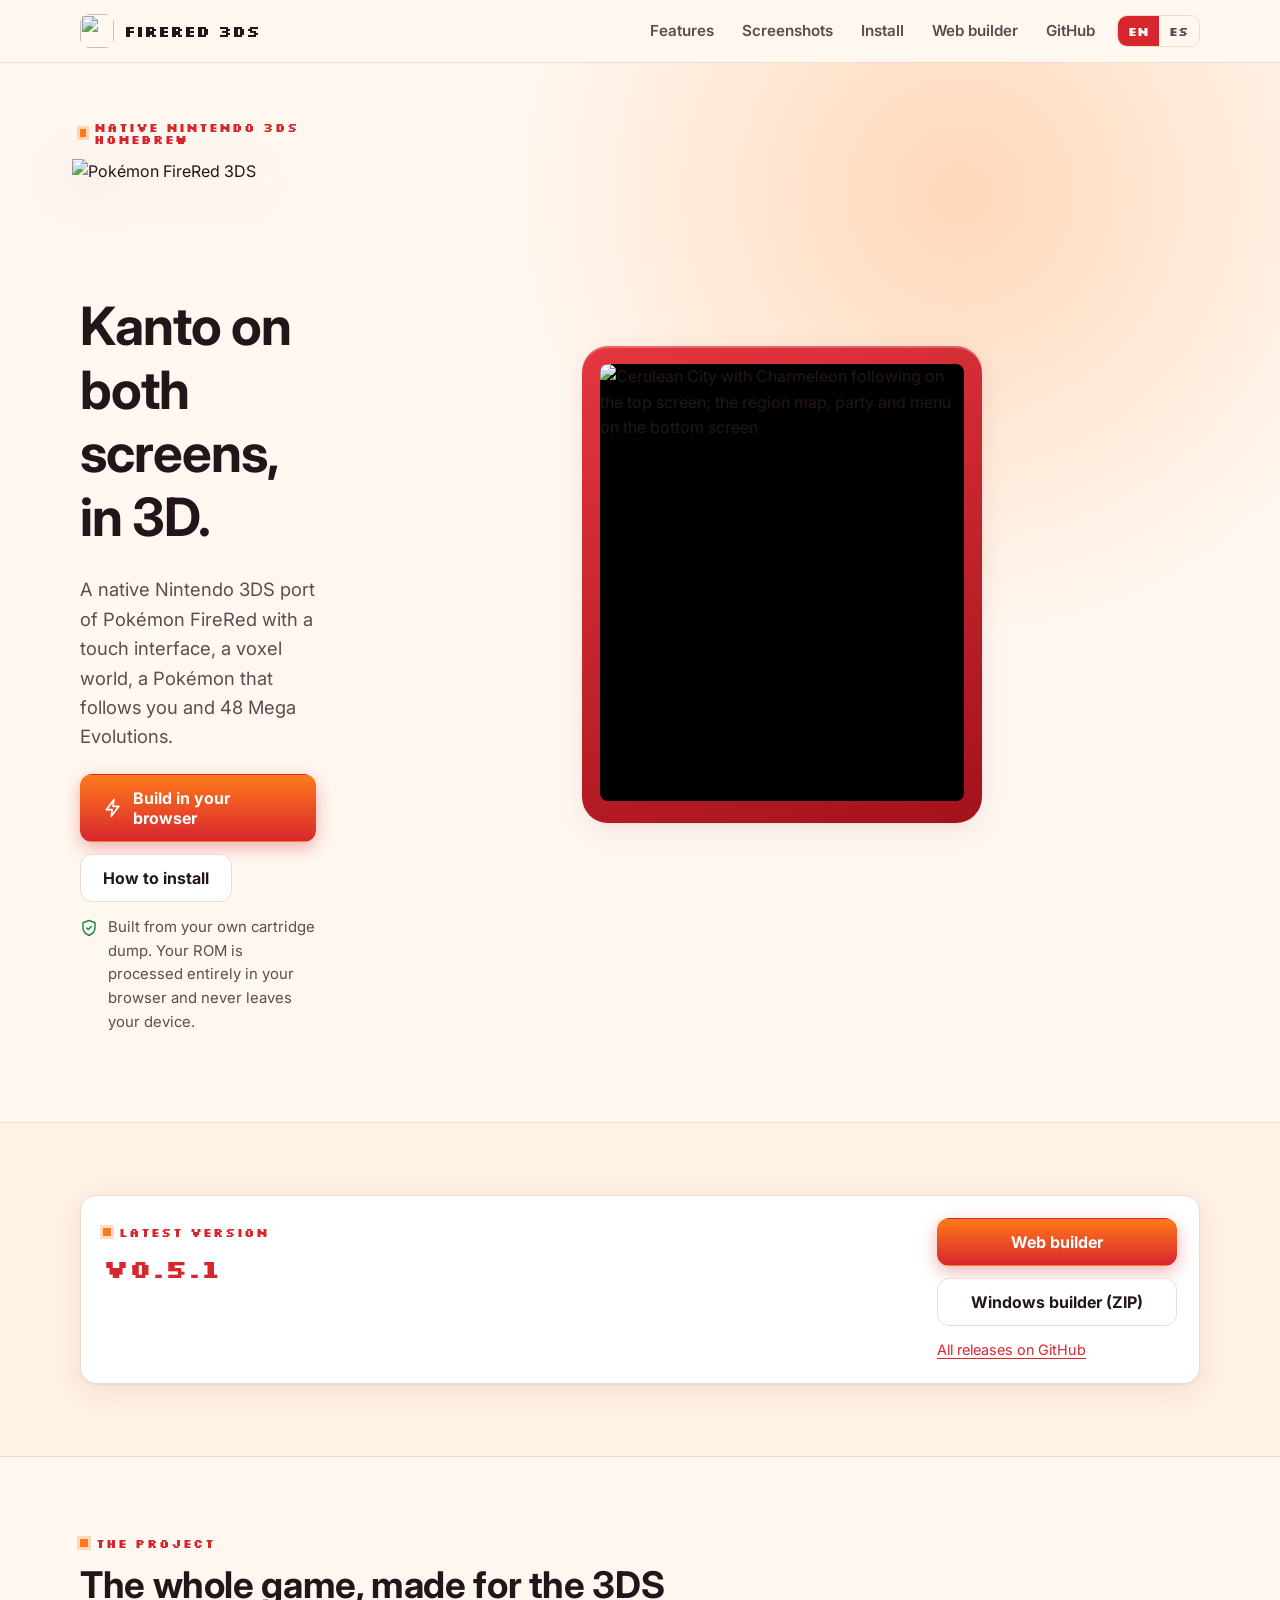
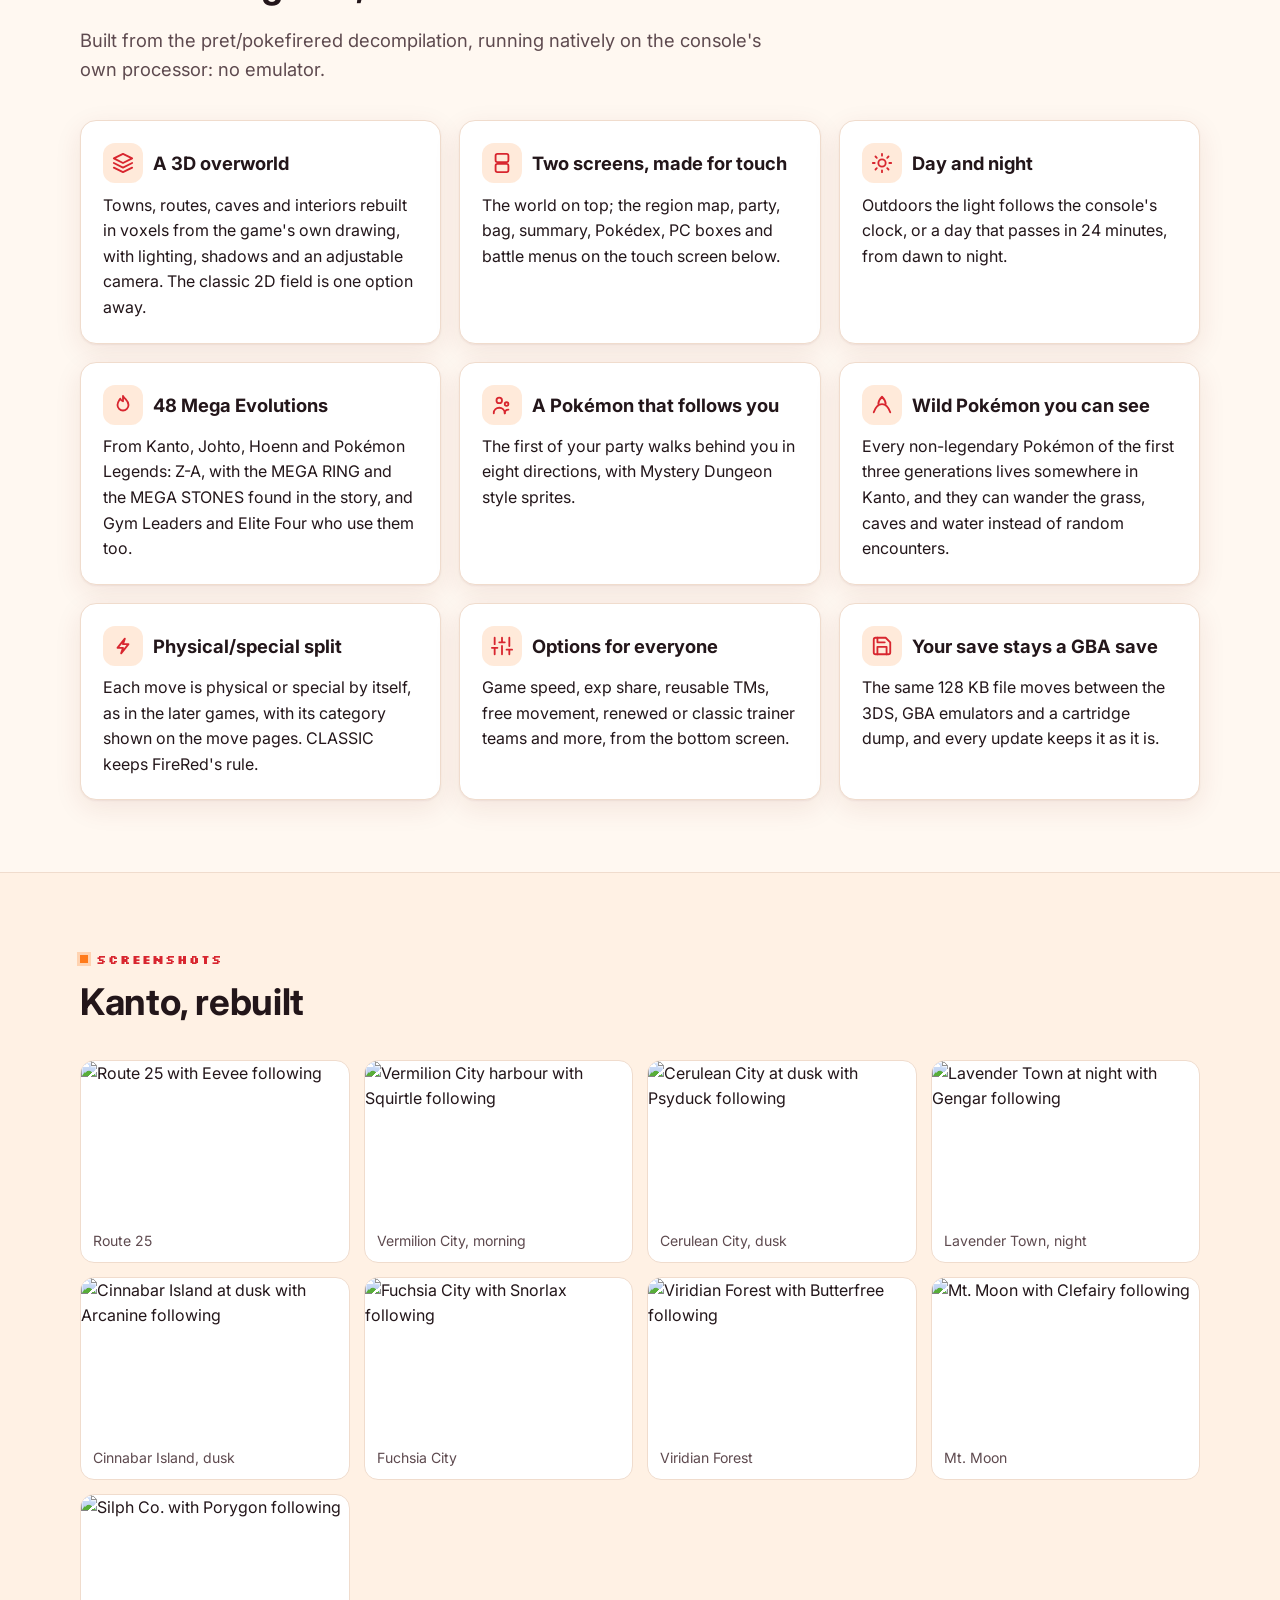
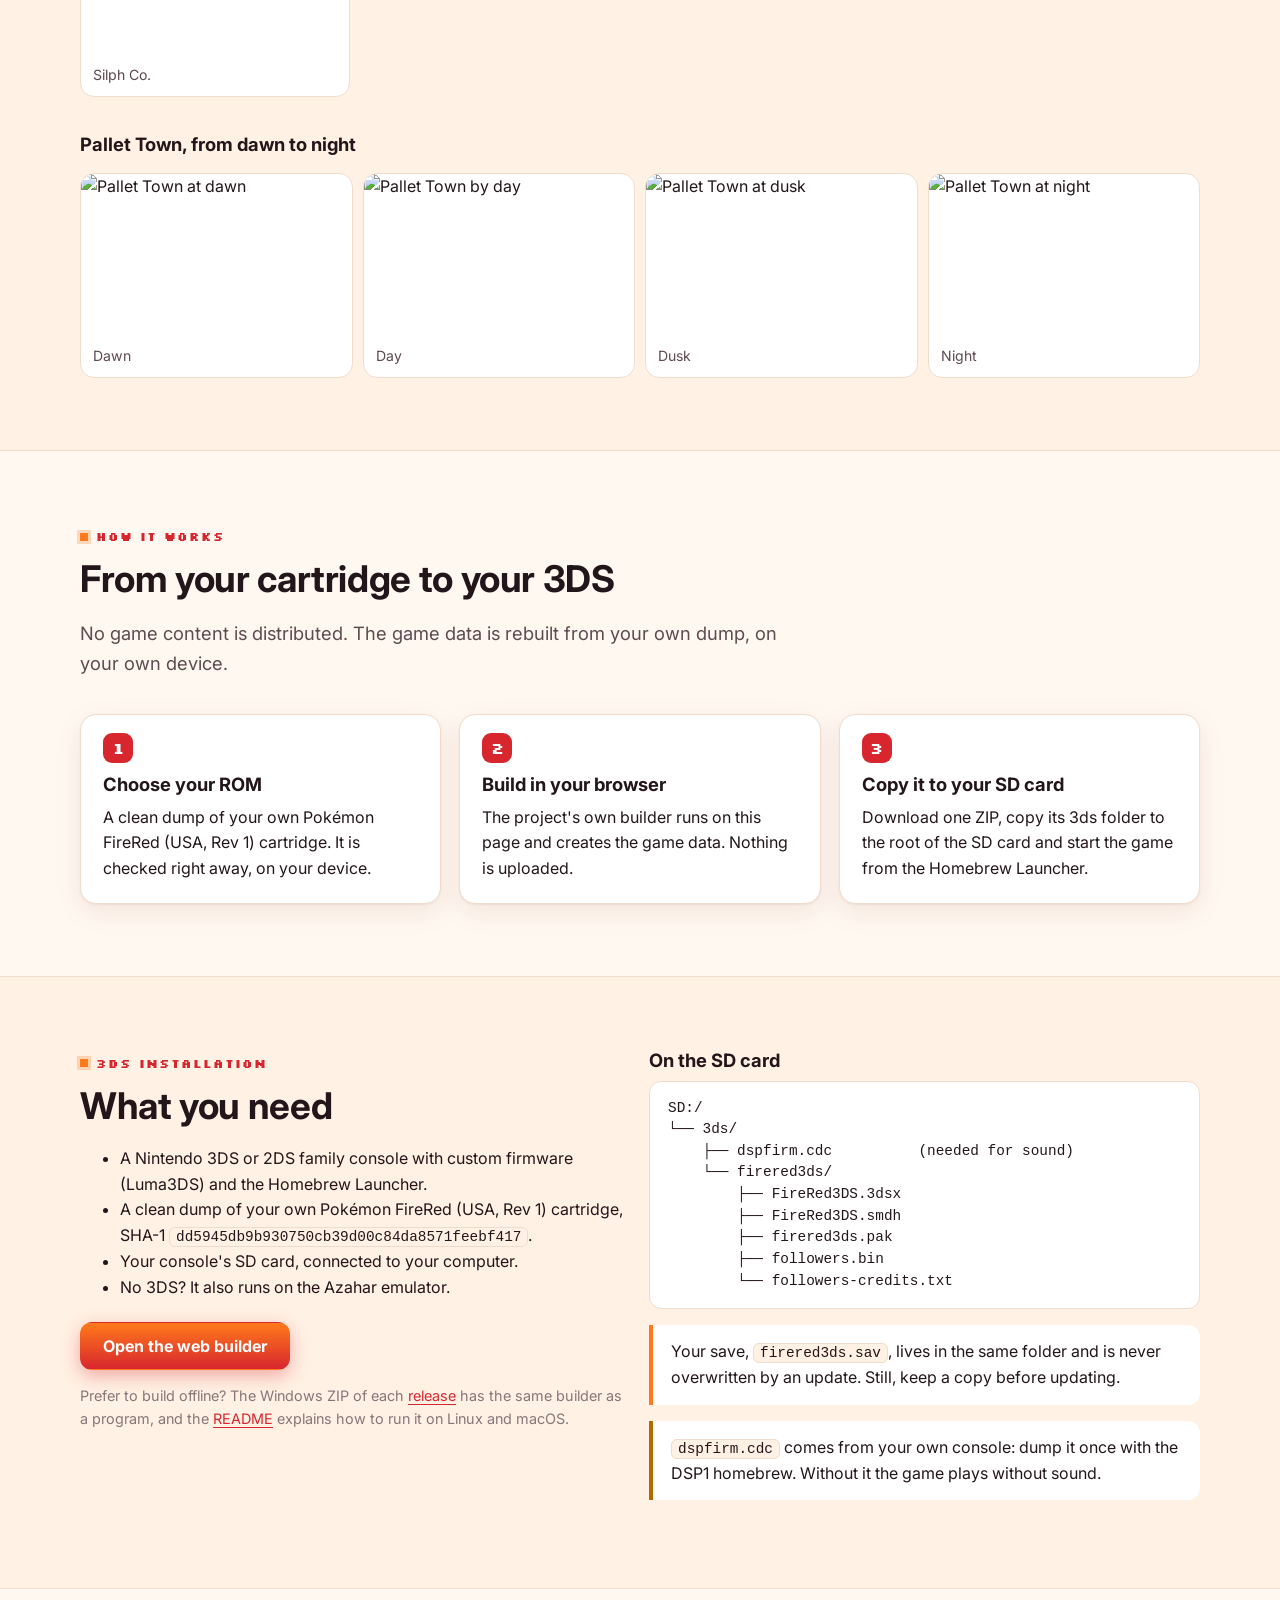
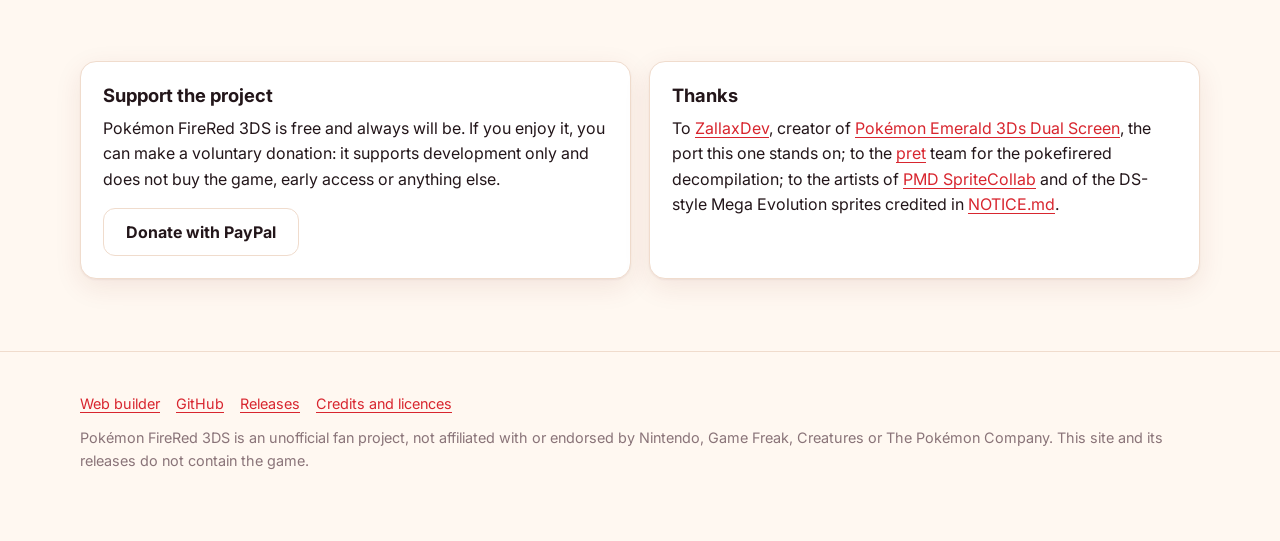
==== site/index.html @ 1ac5f35c "Website with an in-browser builder, on GitHub Pages A landing page and a web builder (site/), in Eng" ====
<!doctype html>
<html lang="en">
<head>
<meta charset="utf-8">
<meta name="viewport" content="width=device-width, initial-scale=1">
<title>Pokémon FireRed 3DS</title>
<meta name="description" content="A native Nintendo 3DS port of Pokémon FireRed with both screens, a touch interface and a 3D voxel world. Build it from your own cartridge, in your browser.">
<meta property="og:title" content="Pokémon FireRed 3DS">
<meta property="og:description" content="Kanto on both screens, in 3D. A native Nintendo 3DS port built from your own cartridge.">
<meta property="og:image" content="img/og.png">
<meta name="theme-color" content="#d8262f">
<link rel="icon" href="img/icon.png">
<link rel="preconnect" href="https://fonts.googleapis.com">
<link rel="preconnect" href="https://fonts.gstatic.com" crossorigin>
<link rel="stylesheet" href="https://fonts.googleapis.com/css2?family=Inter:wght@400;600;700&family=Silkscreen:wght@400;700&display=swap">
<link rel="stylesheet" href="assets/css/site.css">
</head>
<body>
<header class="top">
  <div class="wrap">
    <a class="brand" href="./"><img src="img/icon.png" alt="">FireRed 3DS</a>
    <button class="menu-btn" aria-label="Menu" aria-expanded="false" data-menu>&#9776;</button>
    <nav class="nav" data-nav>
      <a href="#features" data-i18n="nav.features">Features</a>
      <a href="#screens" data-i18n="nav.screens">Screenshots</a>
      <a href="#install" data-i18n="nav.install">Install</a>
      <a href="build.html" data-i18n="nav.build">Web builder</a>
      <a href="https://github.com/NachoGonzalez2001/Pokemon-FireRed-3DS" rel="noopener">GitHub</a>
      <span class="lang" role="group" aria-label="Language">
        <button type="button" data-lang="en" aria-pressed="true">EN</button>
        <button type="button" data-lang="es" aria-pressed="false">ES</button>
      </span>
    </nav>
  </div>
</header>

<main>
<section class="hero">
  <div class="wrap">
    <div>
      <span class="eyebrow" data-i18n="hero.eyebrow">Native Nintendo 3DS homebrew</span>
      <img class="hero-logo" src="img/logo.webp" alt="Pokémon FireRed 3DS" width="1200" height="600">
      <h1 data-i18n="hero.title">Kanto on both screens, in 3D.</h1>
      <p class="lead" data-i18n="hero.lead">A native Nintendo 3DS port of Pokémon FireRed with a touch interface, a voxel world, a Pokémon that follows you and 48 Mega Evolutions.</p>
      <div class="actions">
        <a class="btn btn-primary" href="build.html">
          <svg viewBox="0 0 24 24" fill="none" stroke="currentColor" stroke-width="2" stroke-linecap="round" stroke-linejoin="round" aria-hidden="true"><path d="M13 2 4 14h7l-1 8 9-12h-7l1-8z"/></svg>
          <span data-i18n="hero.build">Build in your browser</span>
        </a>
        <a class="btn btn-ghost" href="#install" data-i18n="hero.howto">How to install</a>
      </div>
      <p class="privacy">
        <svg viewBox="0 0 24 24" fill="none" stroke="currentColor" stroke-width="2" stroke-linecap="round" stroke-linejoin="round" aria-hidden="true"><path d="M12 22s8-4 8-10V5l-8-3-8 3v7c0 6 8 10 8 10z"/><path d="m9 12 2 2 4-4"/></svg>
        <span data-i18n="hero.privacy">Built from your own cartridge dump. Your ROM is processed entirely in your browser and never leaves your device.</span>
      </p>
    </div>
    <div class="console" aria-label="Both screens of the console">
      <img src="img/screenshots/dual-screen.png" alt="Cerulean City with Charmeleon following on the top screen; the region map, party and menu on the bottom screen" width="800" height="960">
    </div>
  </div>
</section>

<section class="alt" id="release">
  <div class="wrap">
    <div class="card release">
      <div>
        <span class="eyebrow" data-i18n="rel.eyebrow">Latest version</span>
        <div class="tag" data-release="tag">v0.5.1</div>
        <p class="muted small" data-release="date"></p>
        <ul data-release="highlights"></ul>
        <details class="notes" data-release="notes-box" hidden>
          <summary data-i18n="rel.notes">Full release notes</summary>
          <div class="md" data-release="notes"></div>
        </details>
      </div>
      <div class="actions" style="margin:0; flex-direction:column; min-width:240px">
        <a class="btn btn-primary" href="build.html" data-i18n="rel.build">Web builder</a>
        <a class="btn btn-ghost" data-release="zip" href="https://github.com/NachoGonzalez2001/Pokemon-FireRed-3DS/releases/latest" data-i18n="rel.windows">Windows builder (ZIP)</a>
        <a class="small" href="https://github.com/NachoGonzalez2001/Pokemon-FireRed-3DS/releases" data-i18n="rel.all">All releases on GitHub</a>
      </div>
    </div>
  </div>
</section>

<section id="features">
  <div class="wrap">
    <div class="head">
      <span class="eyebrow" data-i18n="feat.eyebrow">The project</span>
      <h2 data-i18n="feat.title">The whole game, made for the 3DS</h2>
      <p class="lead" data-i18n="feat.lead">Built from the pret/pokefirered decompilation, running natively on the console's own processor: no emulator.</p>
    </div>
    <div class="grid grid-3">
      <article class="card">
        <h3><span class="icon"><svg viewBox="0 0 24 24" fill="none" stroke="currentColor" stroke-width="2" stroke-linecap="round" stroke-linejoin="round"><path d="M12 2 2 7l10 5 10-5-10-5z"/><path d="m2 17 10 5 10-5"/><path d="m2 12 10 5 10-5"/></svg></span><span data-i18n="f1.t">A 3D overworld</span></h3>
        <p data-i18n="f1.d">Towns, routes, caves and interiors rebuilt in voxels from the game's own drawing, with lighting, shadows and an adjustable camera. The classic 2D field is one option away.</p>
      </article>
      <article class="card">
        <h3><span class="icon"><svg viewBox="0 0 24 24" fill="none" stroke="currentColor" stroke-width="2" stroke-linecap="round" stroke-linejoin="round"><rect x="5" y="2" width="14" height="9" rx="2"/><rect x="5" y="13" width="14" height="9" rx="2"/></svg></span><span data-i18n="f2.t">Two screens, made for touch</span></h3>
        <p data-i18n="f2.d">The world on top; the region map, party, bag, summary, Pokédex, PC boxes and battle menus on the touch screen below.</p>
      </article>
      <article class="card">
        <h3><span class="icon"><svg viewBox="0 0 24 24" fill="none" stroke="currentColor" stroke-width="2" stroke-linecap="round" stroke-linejoin="round"><circle cx="12" cy="12" r="4"/><path d="M12 2v2M12 20v2M4.9 4.9l1.4 1.4M17.7 17.7l1.4 1.4M2 12h2M20 12h2M4.9 19.1l1.4-1.4M17.7 6.3l1.4-1.4"/></svg></span><span data-i18n="f3.t">Day and night</span></h3>
        <p data-i18n="f3.d">Outdoors the light follows the console's clock, or a day that passes in 24 minutes, from dawn to night.</p>
      </article>
      <article class="card">
        <h3><span class="icon"><svg viewBox="0 0 24 24" fill="none" stroke="currentColor" stroke-width="2" stroke-linecap="round" stroke-linejoin="round"><path d="M12 2c2 4 6 5 6 10a6 6 0 0 1-12 0c0-3 2-5 3-7 1 2 2 3 3 3 0-2 0-4 0-6z"/></svg></span><span data-i18n="f4.t">48 Mega Evolutions</span></h3>
        <p data-i18n="f4.d">From Kanto, Johto, Hoenn and Pokémon Legends: Z-A, with the MEGA RING and the MEGA STONES found in the story, and Gym Leaders and Elite Four who use them too.</p>
      </article>
      <article class="card">
        <h3><span class="icon"><svg viewBox="0 0 24 24" fill="none" stroke="currentColor" stroke-width="2" stroke-linecap="round" stroke-linejoin="round"><circle cx="9" cy="7" r="3"/><circle cx="17" cy="11" r="2"/><path d="M3 21c0-4 3-6 6-6s6 2 6 6"/><path d="M15 21c0-2 1-4 4-4"/></svg></span><span data-i18n="f5.t">A Pokémon that follows you</span></h3>
        <p data-i18n="f5.d">The first of your party walks behind you in eight directions, with Mystery Dungeon style sprites.</p>
      </article>
      <article class="card">
        <h3><span class="icon"><svg viewBox="0 0 24 24" fill="none" stroke="currentColor" stroke-width="2" stroke-linecap="round" stroke-linejoin="round"><path d="M3 20c2-6 5-9 9-9s7 3 9 9"/><path d="M8 11c0-3 2-6 4-8 2 2 4 5 4 8"/></svg></span><span data-i18n="f6.t">Wild Pokémon you can see</span></h3>
        <p data-i18n="f6.d">Every non-legendary Pokémon of the first three generations lives somewhere in Kanto, and they can wander the grass, caves and water instead of random encounters.</p>
      </article>
      <article class="card">
        <h3><span class="icon"><svg viewBox="0 0 24 24" fill="none" stroke="currentColor" stroke-width="2" stroke-linecap="round" stroke-linejoin="round"><path d="M14 4 6 14h6l-2 6 8-10h-6l2-6z"/></svg></span><span data-i18n="f7.t">Physical/special split</span></h3>
        <p data-i18n="f7.d">Each move is physical or special by itself, as in the later games, with its category shown on the move pages. CLASSIC keeps FireRed's rule.</p>
      </article>
      <article class="card">
        <h3><span class="icon"><svg viewBox="0 0 24 24" fill="none" stroke="currentColor" stroke-width="2" stroke-linecap="round" stroke-linejoin="round"><path d="M4 21v-7M4 10V3M12 21v-9M12 8V3M20 21v-5M20 12V3M1 14h6M9 8h6M17 16h6"/></svg></span><span data-i18n="f8.t">Options for everyone</span></h3>
        <p data-i18n="f8.d">Game speed, exp share, reusable TMs, free movement, renewed or classic trainer teams and more, from the bottom screen.</p>
      </article>
      <article class="card">
        <h3><span class="icon"><svg viewBox="0 0 24 24" fill="none" stroke="currentColor" stroke-width="2" stroke-linecap="round" stroke-linejoin="round"><path d="M19 21H5a2 2 0 0 1-2-2V5a2 2 0 0 1 2-2h11l5 5v11a2 2 0 0 1-2 2z"/><path d="M17 21v-8H7v8M7 3v5h8"/></svg></span><span data-i18n="f9.t">Your save stays a GBA save</span></h3>
        <p data-i18n="f9.d">The same 128 KB file moves between the 3DS, GBA emulators and a cartridge dump, and every update keeps it as it is.</p>
      </article>
    </div>
  </div>
</section>

<section class="alt" id="screens">
  <div class="wrap">
    <div class="head">
      <span class="eyebrow" data-i18n="gal.eyebrow">Screenshots</span>
      <h2 data-i18n="gal.title">Kanto, rebuilt</h2>
    </div>
    <div class="gallery">
      <figure><img loading="lazy" src="img/screenshots/route-25.png" alt="Route 25 with Eevee following" width="800" height="480"><figcaption data-i18n="g.route25">Route 25</figcaption></figure>
      <figure><img loading="lazy" src="img/screenshots/vermilion.png" alt="Vermilion City harbour with Squirtle following" width="800" height="480"><figcaption data-i18n="g.vermilion">Vermilion City, morning</figcaption></figure>
      <figure><img loading="lazy" src="img/screenshots/cerulean-dusk.png" alt="Cerulean City at dusk with Psyduck following" width="800" height="480"><figcaption data-i18n="g.cerulean">Cerulean City, dusk</figcaption></figure>
      <figure><img loading="lazy" src="img/screenshots/lavender-night.png" alt="Lavender Town at night with Gengar following" width="800" height="480"><figcaption data-i18n="g.lavender">Lavender Town, night</figcaption></figure>
      <figure><img loading="lazy" src="img/screenshots/cinnabar-dusk.png" alt="Cinnabar Island at dusk with Arcanine following" width="800" height="480"><figcaption data-i18n="g.cinnabar">Cinnabar Island, dusk</figcaption></figure>
      <figure><img loading="lazy" src="img/screenshots/fuchsia.png" alt="Fuchsia City with Snorlax following" width="800" height="480"><figcaption data-i18n="g.fuchsia">Fuchsia City</figcaption></figure>
      <figure><img loading="lazy" src="img/screenshots/viridian-forest.png" alt="Viridian Forest with Butterfree following" width="800" height="480"><figcaption data-i18n="g.viridian">Viridian Forest</figcaption></figure>
      <figure><img loading="lazy" src="img/screenshots/mt-moon.png" alt="Mt. Moon with Clefairy following" width="800" height="480"><figcaption data-i18n="g.mtmoon">Mt. Moon</figcaption></figure>
      <figure><img loading="lazy" src="img/screenshots/silph-co.png" alt="Silph Co. with Porygon following" width="800" height="480"><figcaption data-i18n="g.silph">Silph Co.</figcaption></figure>
    </div>
    <h3 style="margin-top:36px" data-i18n="gal.daynight">Pallet Town, from dawn to night</h3>
    <div class="daynight gallery">
      <figure><img loading="lazy" src="img/screenshots/pallet-dawn.png" alt="Pallet Town at dawn" width="800" height="480"><figcaption data-i18n="g.dawn">Dawn</figcaption></figure>
      <figure><img loading="lazy" src="img/screenshots/pallet-day.png" alt="Pallet Town by day" width="800" height="480"><figcaption data-i18n="g.day">Day</figcaption></figure>
      <figure><img loading="lazy" src="img/screenshots/pallet-dusk.png" alt="Pallet Town at dusk" width="800" height="480"><figcaption data-i18n="g.dusk">Dusk</figcaption></figure>
      <figure><img loading="lazy" src="img/screenshots/pallet-night.png" alt="Pallet Town at night" width="800" height="480"><figcaption data-i18n="g.night">Night</figcaption></figure>
    </div>
  </div>
</section>

<section id="how">
  <div class="wrap">
    <div class="head">
      <span class="eyebrow" data-i18n="how.eyebrow">How it works</span>
      <h2 data-i18n="how.title">From your cartridge to your 3DS</h2>
      <p class="lead" data-i18n="how.lead">No game content is distributed. The game data is rebuilt from your own dump, on your own device.</p>
    </div>
    <div class="steps">
      <div class="card step"><h3 data-i18n="how.s1t">Choose your ROM</h3><p data-i18n="how.s1d">A clean dump of your own Pokémon FireRed (USA, Rev 1) cartridge. It is checked right away, on your device.</p></div>
      <div class="card step"><h3 data-i18n="how.s2t">Build in your browser</h3><p data-i18n="how.s2d">The project's own builder runs on this page and creates the game data. Nothing is uploaded.</p></div>
      <div class="card step"><h3 data-i18n="how.s3t">Copy it to your SD card</h3><p data-i18n="how.s3d">Download one ZIP, copy its 3ds folder to the root of the SD card and start the game from the Homebrew Launcher.</p></div>
    </div>
  </div>
</section>

<section class="alt" id="install">
  <div class="wrap grid grid-2" style="align-items:start">
    <div>
      <span class="eyebrow" data-i18n="ins.eyebrow">3DS installation</span>
      <h2 data-i18n="ins.title">What you need</h2>
      <ul>
        <li data-i18n="ins.r1">A Nintendo 3DS or 2DS family console with custom firmware (Luma3DS) and the Homebrew Launcher.</li>
        <li data-i18n-html="ins.r2">A clean dump of your own Pokémon FireRed (USA, Rev 1) cartridge, SHA-1 <code>dd5945db9b930750cb39d00c84da8571feebf417</code>.</li>
        <li data-i18n="ins.r3">Your console's SD card, connected to your computer.</li>
        <li data-i18n="ins.r4">No 3DS? It also runs on the Azahar emulator.</li>
      </ul>
      <div class="actions">
        <a class="btn btn-primary" href="build.html" data-i18n="ins.build">Open the web builder</a>
      </div>
      <p class="small muted" data-i18n-html="ins.windows">Prefer to build offline? The Windows ZIP of each <a href="https://github.com/NachoGonzalez2001/Pokemon-FireRed-3DS/releases/latest">release</a> has the same builder as a program, and the <a href="https://github.com/NachoGonzalez2001/Pokemon-FireRed-3DS#install-players">README</a> explains how to run it on Linux and macOS.</p>
    </div>
    <div>
      <h3 data-i18n="ins.sd">On the SD card</h3>
      <pre class="tree">SD:/
└── 3ds/
    ├── dspfirm.cdc          <span data-i18n="ins.dsp">(needed for sound)</span>
    └── firered3ds/
        ├── FireRed3DS.3dsx
        ├── FireRed3DS.smdh
        ├── firered3ds.pak
        ├── followers.bin
        └── followers-credits.txt</pre>
      <div class="callout" data-i18n-html="ins.save">Your save, <code>firered3ds.sav</code>, lives in the same folder and is never overwritten by an update. Still, keep a copy before updating.</div>
      <div class="callout warn" data-i18n-html="ins.dspnote"><code>dspfirm.cdc</code> comes from your own console: dump it once with the DSP1 homebrew. Without it the game plays without sound.</div>
    </div>
  </div>
</section>

<section id="support">
  <div class="wrap grid grid-2">
    <div class="card">
      <h3 data-i18n="sup.title">Support the project</h3>
      <p data-i18n="sup.d">Pokémon FireRed 3DS is free and always will be. If you enjoy it, you can make a voluntary donation: it supports development only and does not buy the game, early access or anything else.</p>
      <a class="btn btn-ghost" href="https://www.paypal.com/donate/?hosted_button_id=YRCM45GNZ59XW" rel="noopener" data-i18n="sup.btn">Donate with PayPal</a>
    </div>
    <div class="card">
      <h3 data-i18n="thx.title">Thanks</h3>
      <p data-i18n-html="thx.d">To <a href="https://github.com/ZallaxDev">ZallaxDev</a>, creator of <a href="https://github.com/ZallaxDev/pokeemerald-3Ds-dualscreen">Pokémon Emerald 3Ds Dual Screen</a>, the port this one stands on; to the <a href="https://github.com/pret">pret</a> team for the pokefirered decompilation; to the artists of <a href="https://github.com/PMDCollab/SpriteCollab">PMD SpriteCollab</a> and of the DS-style Mega Evolution sprites credited in <a href="https://github.com/NachoGonzalez2001/Pokemon-FireRed-3DS/blob/main/NOTICE.md">NOTICE.md</a>.</p>
    </div>
  </div>
</section>
</main>

<footer>
  <div class="wrap">
    <nav>
      <a href="build.html" data-i18n="nav.build">Web builder</a>
      <a href="https://github.com/NachoGonzalez2001/Pokemon-FireRed-3DS">GitHub</a>
      <a href="https://github.com/NachoGonzalez2001/Pokemon-FireRed-3DS/releases" data-i18n="foot.releases">Releases</a>
      <a href="https://github.com/NachoGonzalez2001/Pokemon-FireRed-3DS/blob/main/NOTICE.md" data-i18n="foot.credits">Credits and licences</a>
    </nav>
    <p data-i18n="foot.legal">Pokémon FireRed 3DS is an unofficial fan project, not affiliated with or endorsed by Nintendo, Game Freak, Creatures or The Pokémon Company. This site and its releases do not contain the game.</p>
  </div>
</footer>

<script src="assets/js/i18n.js"></script>
<script src="assets/js/site.js"></script>
</body>
</html>
---- site/assets/css/site.css ----
/* Pokémon FireRed 3DS - website. One stylesheet for every page. */

:root {
  --bg: #fff8f1;
  --bg-2: #fff1e4;
  --panel: #ffffff;
  --ink: #23161a;
  --ink-2: #5e4a4f;
  --muted: #8a7479;
  --line: #f0dccd;
  --red: #d8262f;
  --red-2: #b0141d;
  --orange: #ff7a1a;
  --gold: #ffb627;
  --ok: #1f8a4c;
  --warn: #b26a00;
  --err: #c0182a;
  --shadow: 0 1px 2px rgba(80, 20, 20, .06), 0 8px 28px rgba(120, 30, 20, .09);
  --radius: 16px;
  --pixel: "Silkscreen", ui-monospace, monospace;
  --sans: "Inter", system-ui, -apple-system, "Segoe UI", Roboto, sans-serif;
  color-scheme: light;
}

@media (prefers-color-scheme: dark) {
  :root {
    --bg: #160d10;
    --bg-2: #1f1216;
    --panel: #24161b;
    --ink: #fbeee6;
    --ink-2: #d9c3bb;
    --muted: #a88d88;
    --line: #3b262c;
    --red: #ff4a4f;
    --red-2: #ff6b6b;
    --orange: #ff9a45;
    --gold: #ffc65a;
    --ok: #4bd08a;
    --warn: #ffb547;
    --err: #ff6b78;
    --shadow: 0 1px 2px rgba(0, 0, 0, .3), 0 10px 30px rgba(0, 0, 0, .35);
    color-scheme: dark;
  }
}

* { box-sizing: border-box; }
html { scroll-behavior: smooth; }
body {
  margin: 0;
  background: var(--bg);
  color: var(--ink);
  font: 16px/1.6 var(--sans);
  -webkit-font-smoothing: antialiased;
}
img { max-width: 100%; height: auto; display: block; }
a { color: var(--red); text-underline-offset: 3px; }
a:hover { color: var(--red-2); }
code, kbd { font-family: ui-monospace, "Cascadia Code", Consolas, monospace; font-size: .9em; }
code { background: var(--bg-2); border: 1px solid var(--line); border-radius: 6px; padding: 1px 6px; overflow-wrap: anywhere; }
h1, h2, h3 { line-height: 1.2; margin: 0 0 .5em; }
h1 { font-size: clamp(2rem, 4.6vw, 3.3rem); letter-spacing: -.02em; }
h2 { font-size: clamp(1.6rem, 3.2vw, 2.3rem); letter-spacing: -.01em; }
h3 { font-size: 1.15rem; }
p { margin: 0 0 1em; }
.wrap { width: min(1120px, 100% - 32px); margin-inline: auto; }
.eyebrow {
  font: 700 .78rem/1 var(--pixel);
  letter-spacing: .08em;
  text-transform: uppercase;
  color: var(--red);
  display: inline-flex;
  align-items: center;
  gap: 8px;
  margin-bottom: 14px;
}
.eyebrow::before { content: ""; width: 8px; height: 8px; background: var(--orange); box-shadow: 0 0 0 3px color-mix(in srgb, var(--orange) 25%, transparent); }
.lead { font-size: 1.15rem; color: var(--ink-2); max-width: 60ch; }
.muted { color: var(--muted); }
.small { font-size: .9rem; }

/* header */
.top {
  position: sticky; top: 0; z-index: 20;
  background: color-mix(in srgb, var(--bg) 86%, transparent);
  backdrop-filter: blur(12px);
  border-bottom: 1px solid var(--line);
}
.top .wrap { display: flex; align-items: center; gap: 16px; height: 62px; }
.brand { display: flex; align-items: center; gap: 10px; text-decoration: none; color: var(--ink); font: 700 1rem var(--pixel); white-space: nowrap; }
.brand img { width: 34px; height: 34px; border-radius: 9px; }
.nav { display: flex; gap: 4px; margin-left: auto; align-items: center; }
.nav a { color: var(--ink-2); text-decoration: none; padding: 8px 12px; border-radius: 10px; font-weight: 600; font-size: .95rem; }
.nav a:hover, .nav a[aria-current="page"] { background: var(--bg-2); color: var(--ink); }
.lang { display: inline-flex; border: 1px solid var(--line); border-radius: 10px; overflow: hidden; margin-left: 6px; }
.lang button { border: 0; background: transparent; color: var(--ink-2); font: 700 .78rem var(--pixel); padding: 7px 10px; cursor: pointer; }
.lang button[aria-pressed="true"] { background: var(--red); color: #fff; }
.menu-btn { display: none; margin-left: auto; border: 1px solid var(--line); background: var(--panel); color: var(--ink); border-radius: 10px; width: 40px; height: 38px; cursor: pointer; font-size: 1.2rem; }
@media (max-width: 820px) {
  .menu-btn { display: block; }
  .nav { display: none; position: absolute; top: 62px; left: 0; right: 0; flex-direction: column; align-items: stretch; background: var(--bg); border-bottom: 1px solid var(--line); padding: 10px 16px 16px; }
  .nav.open { display: flex; }
  .lang { align-self: flex-start; margin: 8px 0 0; }
}

/* buttons */
.btn {
  display: inline-flex; align-items: center; justify-content: center; gap: 10px;
  padding: 13px 22px; border-radius: 12px; border: 1px solid transparent;
  font: 700 1rem var(--sans); text-decoration: none; cursor: pointer;
  transition: transform .12s ease, box-shadow .12s ease, background .12s;
}
.btn:active { transform: translateY(1px); }
.btn-primary { background: linear-gradient(180deg, var(--orange), var(--red)); color: #fff; box-shadow: 0 6px 18px color-mix(in srgb, var(--red) 35%, transparent); }
.btn-primary:hover { color: #fff; box-shadow: 0 8px 24px color-mix(in srgb, var(--red) 45%, transparent); }
.btn-ghost { background: var(--panel); color: var(--ink); border-color: var(--line); }
.btn-ghost:hover { color: var(--ink); border-color: var(--muted); }
.btn[disabled] { opacity: .5; cursor: not-allowed; box-shadow: none; }
.btn svg { width: 20px; height: 20px; flex: none; }
.actions { display: flex; flex-wrap: wrap; gap: 12px; margin: 22px 0 14px; }

/* hero */
.hero { position: relative; overflow: hidden; padding: 56px 0 72px; }
.hero::before {
  content: ""; position: absolute; inset: -30% -10% auto auto; width: 70vw; height: 70vw; max-width: 900px; max-height: 900px;
  background: radial-gradient(closest-side, color-mix(in srgb, var(--orange) 26%, transparent), transparent);
  pointer-events: none;
}
.hero .wrap { position: relative; display: grid; grid-template-columns: 1.15fr .85fr; gap: 48px; align-items: center; }
.hero-logo { width: min(560px, 100%); margin: 0 0 18px -8px; filter: drop-shadow(0 10px 22px rgba(120, 20, 10, .25)); }
.privacy { display: flex; gap: 10px; align-items: flex-start; color: var(--ink-2); font-size: .93rem; max-width: 52ch; }
.privacy svg { width: 18px; height: 18px; flex: none; margin-top: 3px; color: var(--ok); }
.console {
  justify-self: center; width: min(400px, 100%);
  background: linear-gradient(160deg, #e5363f, #a3121b);
  border-radius: 26px; padding: 18px 18px 22px; box-shadow: var(--shadow), inset 0 2px 0 rgba(255,255,255,.25);
}
.console img { border-radius: 8px; image-rendering: pixelated; background: #000; }
.console .hinge { height: 14px; margin: 8px -6px; background: linear-gradient(180deg, rgba(0,0,0,.25), rgba(0,0,0,.05)); border-radius: 7px; }
@media (max-width: 900px) {
  .hero .wrap { grid-template-columns: 1fr; }
  .hero { padding-top: 32px; }
}

/* sections */
section { padding: 72px 0; }
section.alt { background: var(--bg-2); border-block: 1px solid var(--line); }
.head { max-width: 720px; margin-bottom: 36px; }
.grid { display: grid; gap: 18px; }
.grid-3 { grid-template-columns: repeat(auto-fit, minmax(min(300px, 100%), 1fr)); }
.grid-2 { grid-template-columns: repeat(auto-fit, minmax(min(320px, 100%), 1fr)); }
.card { background: var(--panel); border: 1px solid var(--line); border-radius: var(--radius); padding: 22px; box-shadow: var(--shadow); }
.card h3 { display: flex; align-items: center; gap: 10px; }
.card p:last-child { margin-bottom: 0; }
.icon { width: 40px; height: 40px; border-radius: 12px; display: grid; place-items: center; background: color-mix(in srgb, var(--orange) 16%, transparent); color: var(--red); flex: none; }
.icon svg { width: 22px; height: 22px; }

/* release card */
.release { display: grid; grid-template-columns: 1fr auto; gap: 18px 32px; align-items: start; }
.release .tag { font: 700 1.6rem var(--pixel); color: var(--red); margin-bottom: 4px; }
.release ul { margin: 0; padding-left: 1.2em; }
.release li { margin-bottom: .4em; }
@media (max-width: 760px) { .release { grid-template-columns: 1fr; } }
.notes { margin-top: 14px; }
.notes summary { cursor: pointer; font-weight: 700; color: var(--red); }
.notes .md { margin-top: 12px; max-height: 520px; overflow: auto; padding-right: 8px; font-size: .95rem; }
.md h2 { font-size: 1.3rem; margin-top: 1.2em; }
.md h3 { font-size: 1.05rem; margin-top: 1.2em; }

/* gallery */
.gallery { display: grid; grid-template-columns: repeat(auto-fill, minmax(min(250px, 100%), 1fr)); gap: 14px; }
.gallery figure { margin: 0; background: var(--panel); border: 1px solid var(--line); border-radius: 14px; overflow: hidden; }
.gallery img { width: 100%; aspect-ratio: 5 / 3; object-fit: cover; image-rendering: pixelated; }
.gallery figcaption { padding: 9px 12px; font-size: .88rem; color: var(--ink-2); }
.daynight { display: grid; grid-template-columns: repeat(4, 1fr); gap: 10px; margin-top: 18px; }
@media (max-width: 760px) { .daynight { grid-template-columns: repeat(2, 1fr); } }

/* steps */
.steps { counter-reset: step; display: grid; grid-template-columns: repeat(auto-fit, minmax(240px, 1fr)); gap: 18px; }
.step { position: relative; padding-top: 58px; }
.step::before {
  counter-increment: step; content: counter(step);
  position: absolute; top: 18px; left: 22px; width: 30px; height: 30px; border-radius: 9px;
  display: grid; place-items: center; font: 700 .95rem var(--pixel); color: #fff; background: var(--red);
}
pre.tree { background: var(--panel); border: 1px solid var(--line); border-radius: 12px; padding: 16px 18px; overflow-x: auto; font-size: .9rem; line-height: 1.5; margin: 0; }
.callout { border-left: 4px solid var(--orange); background: var(--panel); padding: 14px 18px; border-radius: 0 12px 12px 0; margin: 16px 0; }
.callout.warn { border-color: var(--warn); }

/* footer */
footer { padding: 40px 0 56px; border-top: 1px solid var(--line); color: var(--muted); font-size: .9rem; }
footer .wrap { display: grid; gap: 10px; }
footer nav { display: flex; flex-wrap: wrap; gap: 16px; }

/* builder */
.builder { max-width: 820px; }
.panel { background: var(--panel); border: 1px solid var(--line); border-radius: 20px; box-shadow: var(--shadow); padding: 28px; }
@media (max-width: 560px) { .panel { padding: 20px 16px; } }
.drop {
  display: grid; place-items: center; text-align: center; gap: 8px;
  border: 2px dashed color-mix(in srgb, var(--red) 45%, var(--line)); border-radius: 16px;
  padding: 34px 18px; cursor: pointer; background: var(--bg); transition: background .15s, border-color .15s;
}
.drop:hover, .drop.over { background: color-mix(in srgb, var(--orange) 8%, var(--bg)); border-color: var(--red); }
.drop svg { width: 40px; height: 40px; color: var(--red); }
.drop strong { font-size: 1.05rem; }
.drop input { position: absolute; width: 1px; height: 1px; opacity: 0; pointer-events: none; }
.status { display: flex; gap: 12px; align-items: flex-start; border-radius: 12px; padding: 14px 16px; margin-top: 16px; border: 1px solid var(--line); background: var(--bg); }
.status svg { width: 22px; height: 22px; flex: none; margin-top: 1px; }
.status.ok { border-color: color-mix(in srgb, var(--ok) 40%, var(--line)); }
.status.ok svg { color: var(--ok); }
.status.err { border-color: color-mix(in srgb, var(--err) 45%, var(--line)); }
.status.err svg { color: var(--err); }
.status .hash { font-family: ui-monospace, Consolas, monospace; font-size: .8rem; color: var(--muted); overflow-wrap: anywhere; }
.option { display: flex; gap: 12px; align-items: flex-start; margin-top: 18px; padding: 14px 16px; border: 1px solid var(--line); border-radius: 12px; cursor: pointer; }
.option input { width: 20px; height: 20px; margin: 2px 0 0; accent-color: var(--red); flex: none; }
.progress { margin-top: 22px; }
.bar { height: 14px; border-radius: 99px; background: var(--bg-2); border: 1px solid var(--line); overflow: hidden; }
.bar > div { height: 100%; width: 0; background: linear-gradient(90deg, var(--gold), var(--orange), var(--red)); transition: width .3s ease; }
.bar-row { display: flex; justify-content: space-between; gap: 12px; font-size: .9rem; color: var(--ink-2); margin-top: 8px; }
.phases { list-style: none; padding: 0; margin: 18px 0 0; display: grid; gap: 8px; }
.phases li { display: flex; gap: 12px; align-items: center; color: var(--muted); }
.phases li .dot { width: 22px; height: 22px; border-radius: 50%; border: 2px solid var(--line); flex: none; display: grid; place-items: center; }
.phases li.active { color: var(--ink); font-weight: 600; }
.phases li.active .dot { border-color: var(--orange); border-top-color: transparent; animation: spin .9s linear infinite; }
.phases li.done { color: var(--ink-2); }
.phases li.done .dot { border-color: var(--ok); background: var(--ok); }
.phases li.done .dot::after { content: ""; width: 9px; height: 5px; border: 2px solid #fff; border-top: 0; border-right: 0; transform: rotate(-45deg) translate(1px, -1px); }
.phases li.skip .dot { border-style: dashed; }
.phases .detail { font-weight: 400; color: var(--muted); font-size: .88rem; margin-left: auto; text-align: right; }
@keyframes spin { to { transform: rotate(360deg); } }
@media (prefers-reduced-motion: reduce) { .phases li.active .dot { animation: none; border-top-color: var(--orange); } html { scroll-behavior: auto; } }
details.log { margin-top: 16px; }
details.log summary { cursor: pointer; color: var(--muted); font-size: .9rem; }
details.log pre { max-height: 220px; overflow: auto; background: var(--bg); border: 1px solid var(--line); border-radius: 10px; padding: 10px 12px; font-size: .78rem; white-space: pre-wrap; overflow-wrap: anywhere; }
.done-box { text-align: center; padding: 8px 0 4px; }
.done-box h2 { margin-top: 6px; }
.hidden { display: none !important; }
.qr { display: grid; grid-template-columns: auto 1fr; gap: 18px; align-items: center; }
.qr canvas, .qr img { width: 148px; height: 148px; image-rendering: pixelated; background: #fff; padding: 8px; border-radius: 10px; border: 1px solid var(--line); }
@media (max-width: 560px) { .qr { grid-template-columns: 1fr; justify-items: start; } }
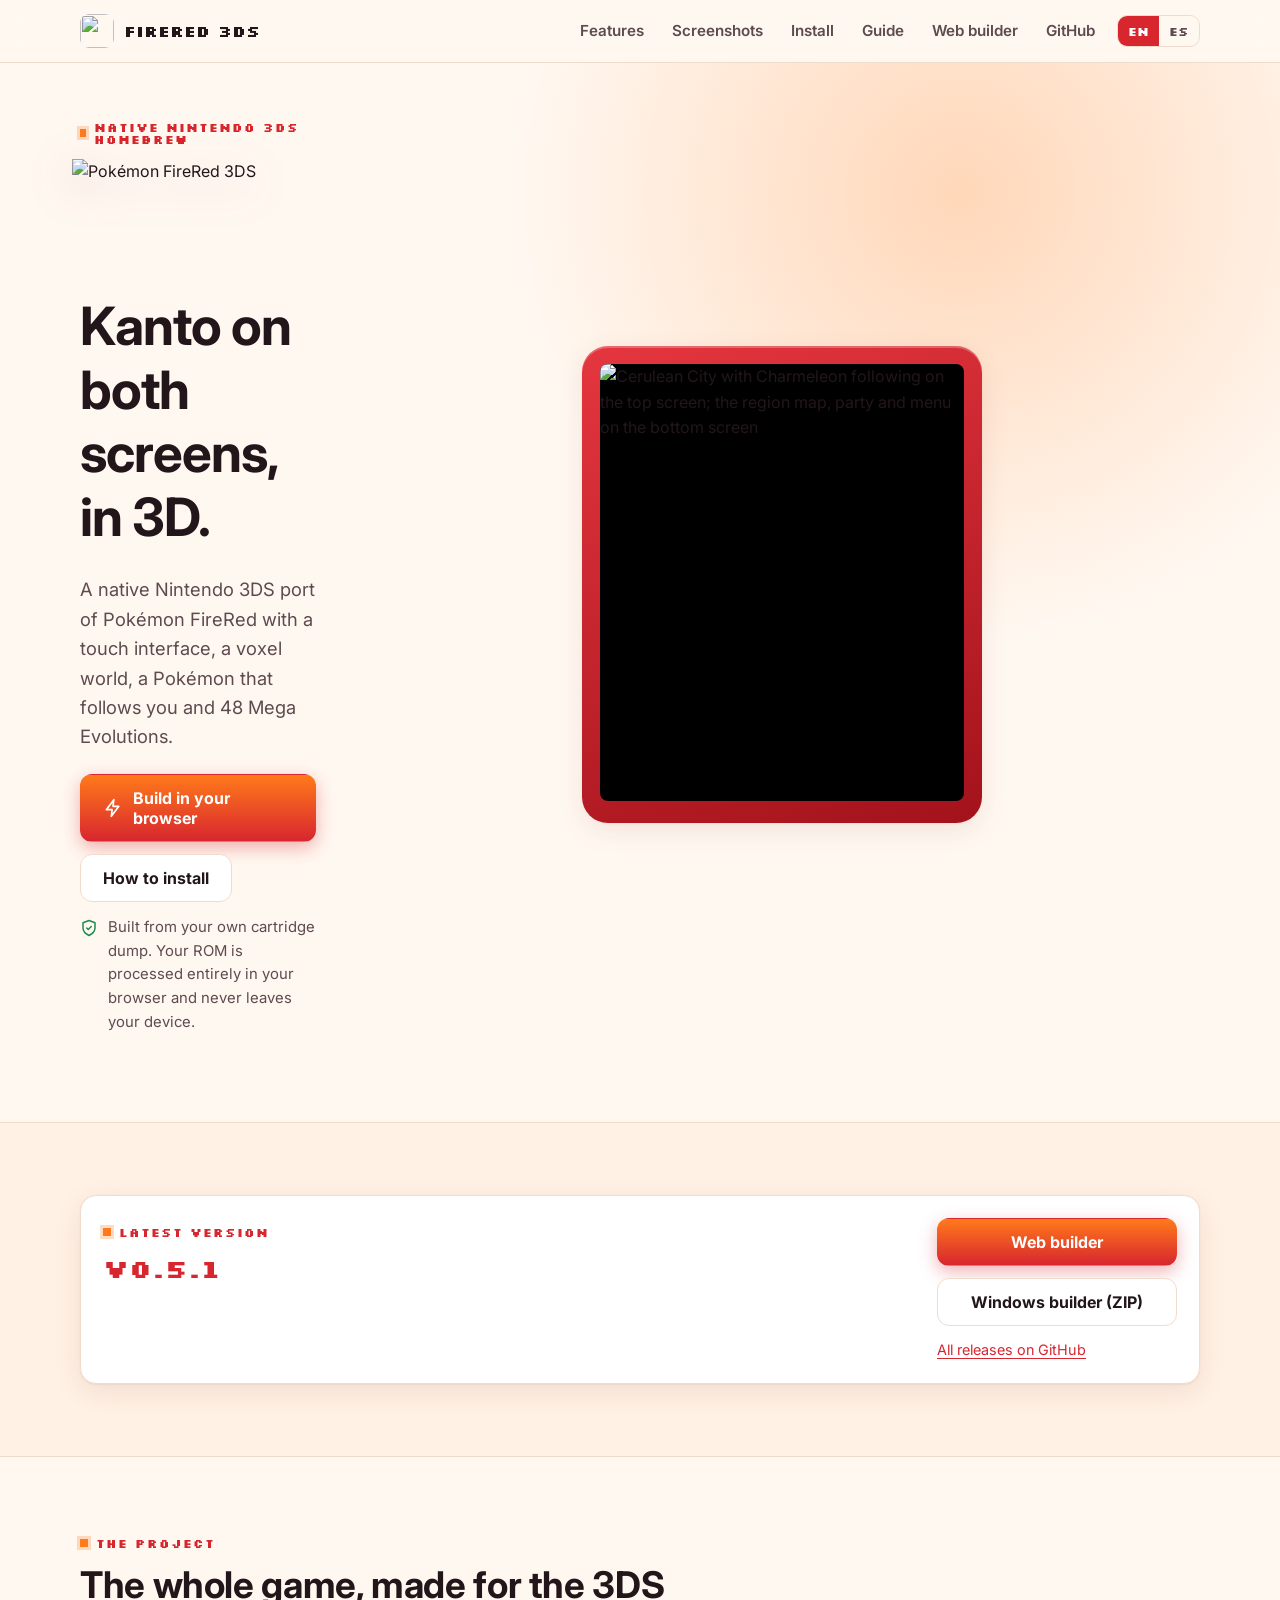
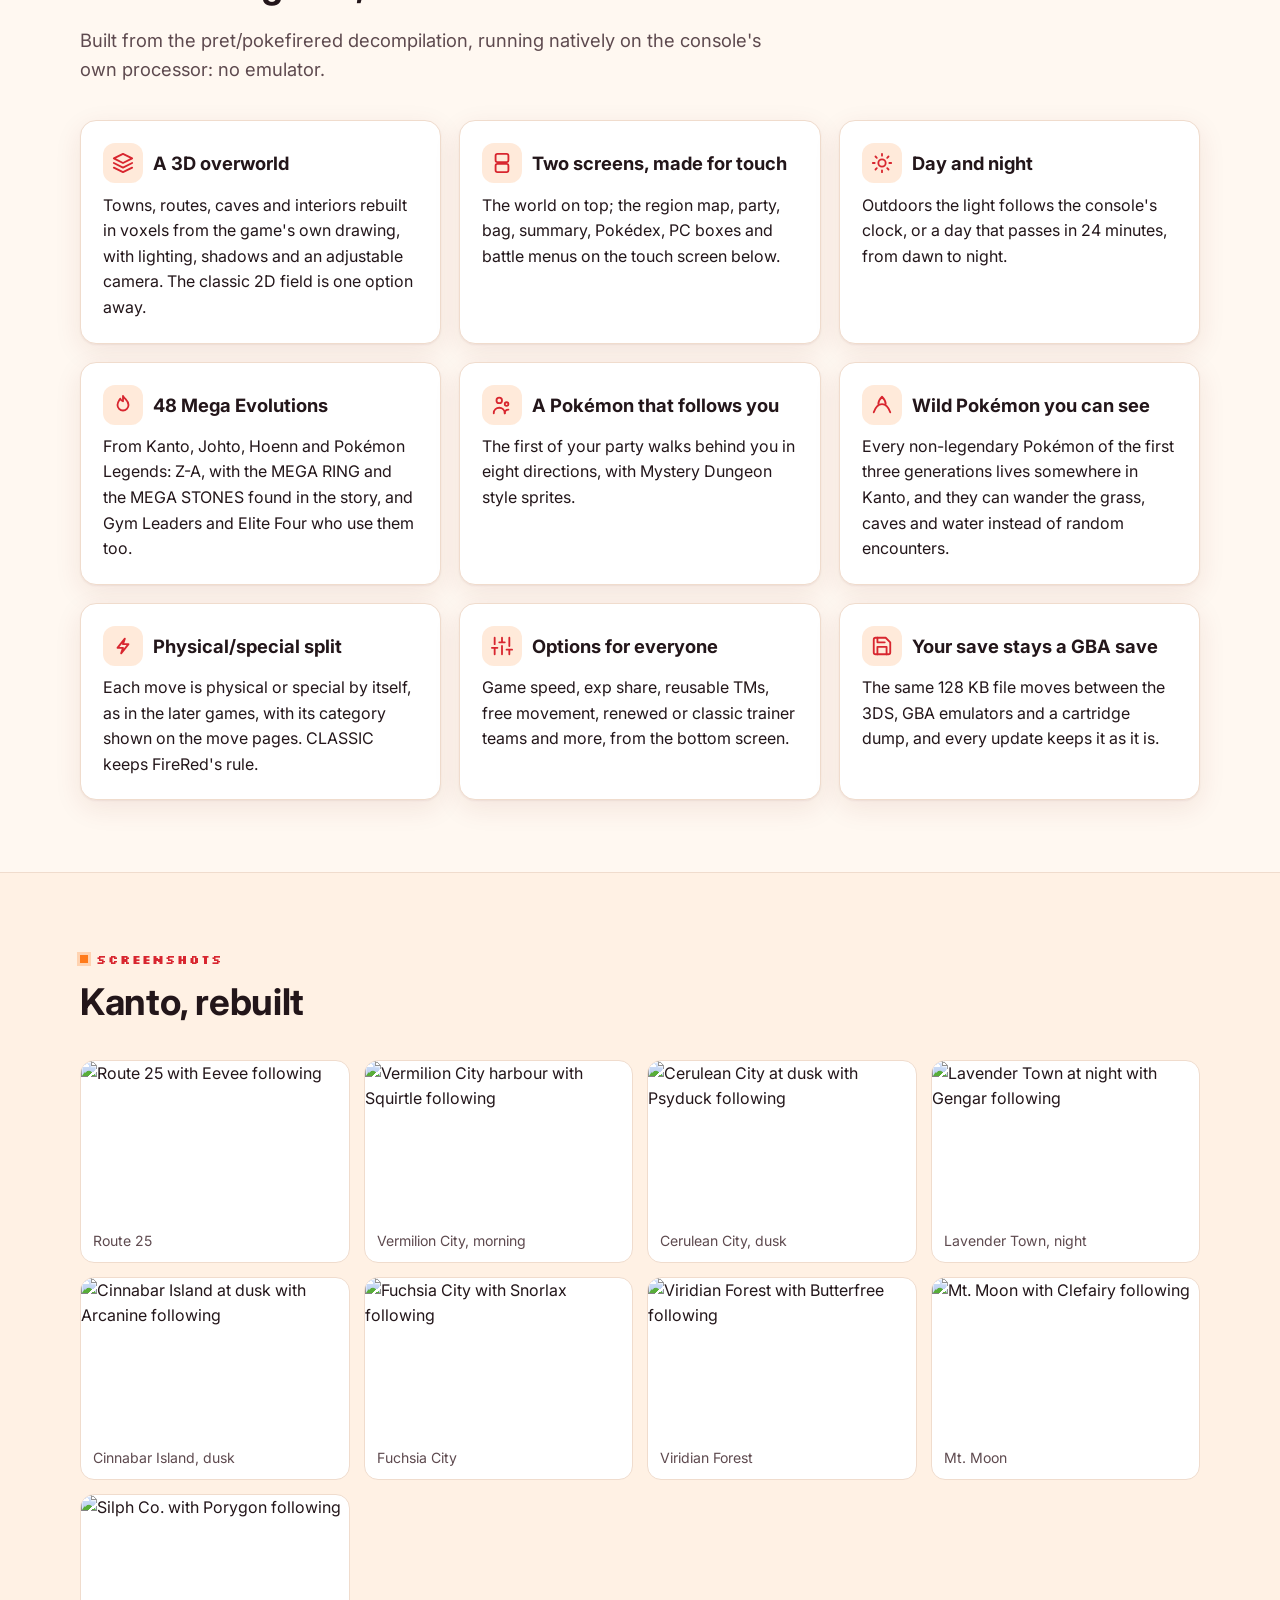
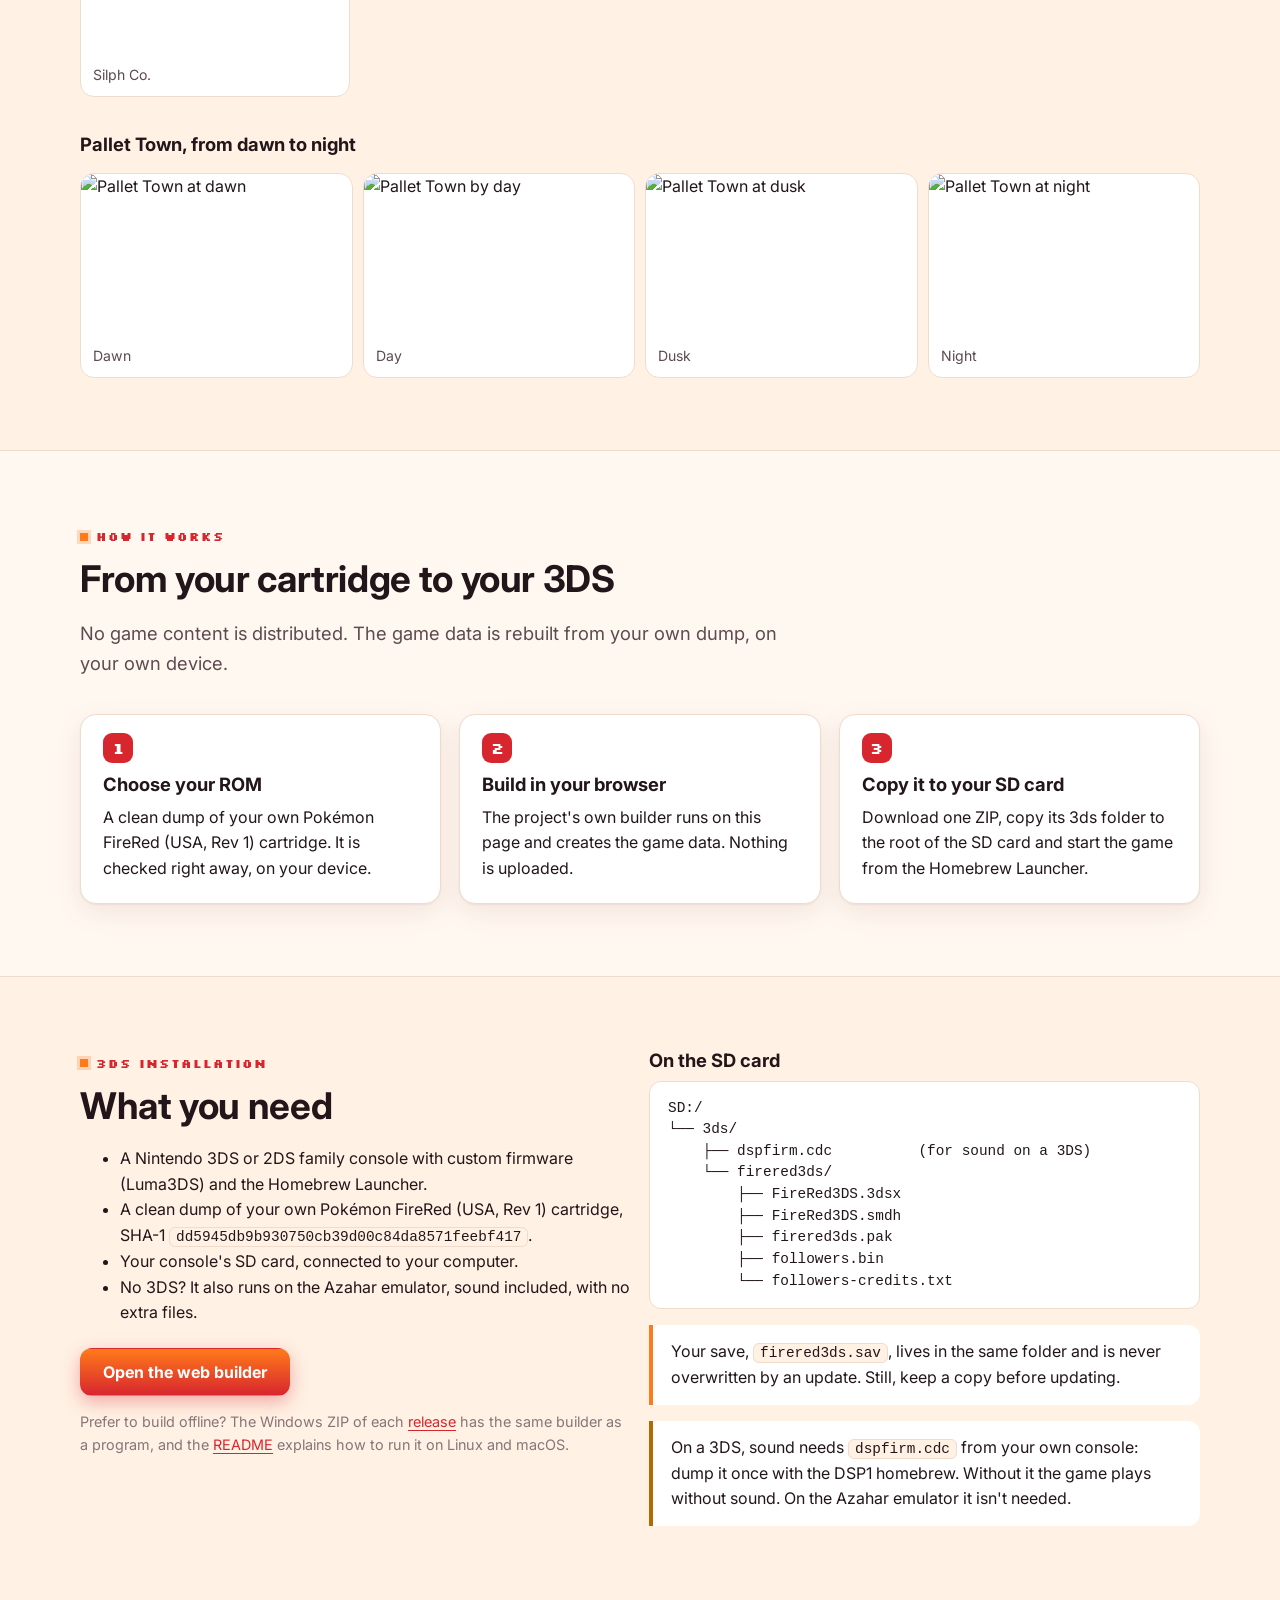
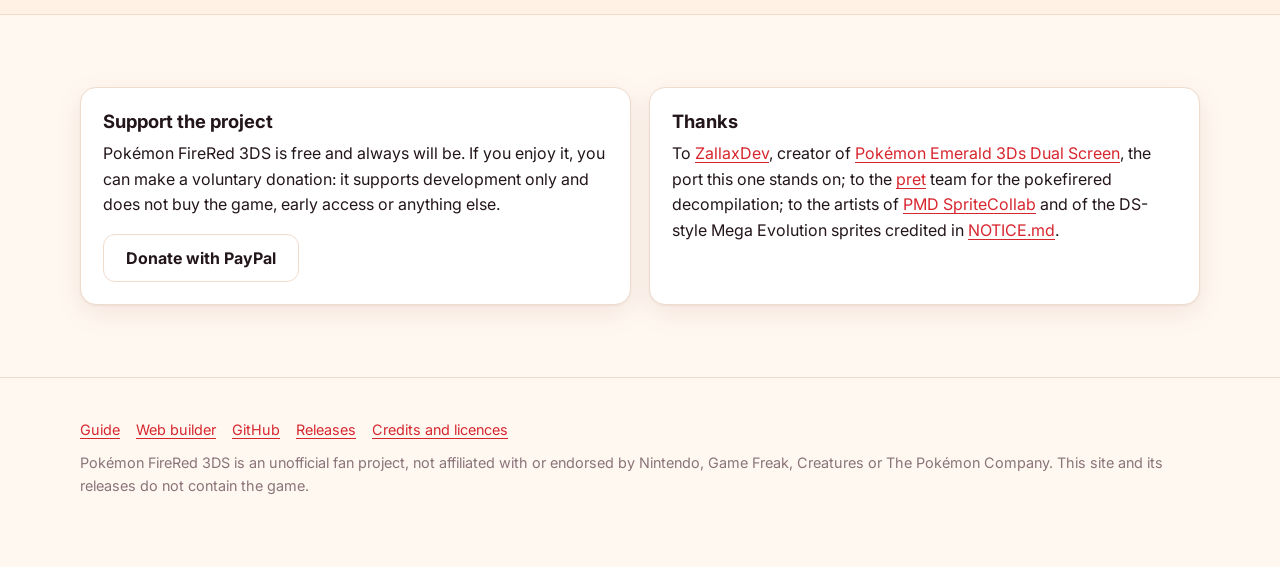
==== commit 6958bd1c: "Website guide to the wild Pokémon; dspfirm.cdc only for consoles guide.html lists every place in Kan" ====
--- a/site/index.html
+++ b/site/index.html
@@ -24,6 +24,7 @@
       <a href="#features" data-i18n="nav.features">Features</a>
       <a href="#screens" data-i18n="nav.screens">Screenshots</a>
       <a href="#install" data-i18n="nav.install">Install</a>
+      <a href="guide.html" data-i18n="nav.guide">Guide</a>
       <a href="build.html" data-i18n="nav.build">Web builder</a>
       <a href="https://github.com/NachoGonzalez2001/Pokemon-FireRed-3DS" rel="noopener">GitHub</a>
       <span class="lang" role="group" aria-label="Language">
@@ -181,7 +182,7 @@
         <li data-i18n="ins.r1">A Nintendo 3DS or 2DS family console with custom firmware (Luma3DS) and the Homebrew Launcher.</li>
         <li data-i18n-html="ins.r2">A clean dump of your own Pokémon FireRed (USA, Rev 1) cartridge, SHA-1 <code>dd5945db9b930750cb39d00c84da8571feebf417</code>.</li>
         <li data-i18n="ins.r3">Your console's SD card, connected to your computer.</li>
-        <li data-i18n="ins.r4">No 3DS? It also runs on the Azahar emulator.</li>
+        <li data-i18n="ins.r4">No 3DS? It also runs on the Azahar emulator, sound included, with no extra files.</li>
       </ul>
       <div class="actions">
         <a class="btn btn-primary" href="build.html" data-i18n="ins.build">Open the web builder</a>
@@ -192,7 +193,7 @@
       <h3 data-i18n="ins.sd">On the SD card</h3>
       <pre class="tree">SD:/
 └── 3ds/
-    ├── dspfirm.cdc          <span data-i18n="ins.dsp">(needed for sound)</span>
+    ├── dspfirm.cdc          <span data-i18n="ins.dsp">(for sound on a 3DS)</span>
     └── firered3ds/
         ├── FireRed3DS.3dsx
         ├── FireRed3DS.smdh
@@ -200,7 +201,7 @@
         ├── followers.bin
         └── followers-credits.txt</pre>
       <div class="callout" data-i18n-html="ins.save">Your save, <code>firered3ds.sav</code>, lives in the same folder and is never overwritten by an update. Still, keep a copy before updating.</div>
-      <div class="callout warn" data-i18n-html="ins.dspnote"><code>dspfirm.cdc</code> comes from your own console: dump it once with the DSP1 homebrew. Without it the game plays without sound.</div>
+      <div class="callout warn" data-i18n-html="ins.dspnote">On a 3DS, sound needs <code>dspfirm.cdc</code> from your own console: dump it once with the DSP1 homebrew. Without it the game plays without sound. On the Azahar emulator it isn't needed.</div>
     </div>
   </div>
 </section>
@@ -223,6 +224,7 @@
 <footer>
   <div class="wrap">
     <nav>
+      <a href="guide.html" data-i18n="nav.guide">Guide</a>
       <a href="build.html" data-i18n="nav.build">Web builder</a>
       <a href="https://github.com/NachoGonzalez2001/Pokemon-FireRed-3DS">GitHub</a>
       <a href="https://github.com/NachoGonzalez2001/Pokemon-FireRed-3DS/releases" data-i18n="foot.releases">Releases</a>
--- a/site/assets/css/site.css
+++ b/site/assets/css/site.css
@@ -238,3 +238,65 @@
 .qr { display: grid; grid-template-columns: auto 1fr; gap: 18px; align-items: center; }
 .qr canvas, .qr img { width: 148px; height: 148px; image-rendering: pixelated; background: #fff; padding: 8px; border-radius: 10px; border: 1px solid var(--line); }
 @media (max-width: 560px) { .qr { grid-template-columns: 1fr; justify-items: start; } }
+
+/* guide */
+.guide-head { padding: 44px 0 0; }
+.guide-body { padding: 18px 0 72px; }
+.guide-tools { display: grid; gap: 12px; margin-bottom: 14px; position: sticky; top: 62px; z-index: 10; background: var(--bg); padding: 12px 0; border-bottom: 1px solid var(--line); }
+.tabs { display: inline-flex; border: 1px solid var(--line); border-radius: 12px; overflow: hidden; justify-self: start; background: var(--panel); }
+.tabs button { border: 0; background: transparent; color: var(--ink-2); font: 700 .95rem var(--sans); padding: 10px 18px; cursor: pointer; }
+.tabs button[aria-selected="true"] { background: var(--red); color: #fff; }
+.search { display: flex; align-items: center; gap: 10px; background: var(--panel); border: 1px solid var(--line); border-radius: 12px; padding: 0 14px; }
+.search:focus-within { border-color: var(--red); box-shadow: 0 0 0 3px color-mix(in srgb, var(--red) 18%, transparent); }
+.search svg { width: 18px; height: 18px; color: var(--muted); flex: none; }
+.search input { flex: 1; min-width: 0; border: 0; outline: 0; background: transparent; color: var(--ink); font: 1rem var(--sans); padding: 12px 0; }
+.chips { display: flex; flex-wrap: wrap; gap: 8px; }
+.chip { border: 1px solid var(--line); background: var(--panel); color: var(--ink-2); border-radius: 99px; padding: 6px 14px; font: 600 .88rem var(--sans); cursor: pointer; }
+.chip[aria-pressed="true"] { background: var(--ink); border-color: var(--ink); color: var(--bg); }
+@media (max-width: 560px) { .guide-tools { position: static; } }
+
+.places, .mons { display: grid; grid-template-columns: repeat(auto-fill, minmax(min(340px, 100%), 1fr)); gap: 16px; align-items: start; }
+.group-title { grid-column: 1 / -1; font-size: 1.25rem; margin: 18px 0 0; color: var(--red); font-family: var(--pixel); letter-spacing: .02em; }
+.group-title:first-child { margin-top: 0; }
+.place, .mon { padding: 18px; scroll-margin-top: 90px; }
+.place h3, .mon h3 { display: flex; flex-wrap: wrap; align-items: baseline; gap: 4px 10px; margin-bottom: 10px; }
+.place h3 .sub { font-size: .95rem; color: var(--muted); font-weight: 600; }
+.flash { animation: flash 1.4s ease; }
+@keyframes flash { 0%, 30% { box-shadow: 0 0 0 3px var(--orange), var(--shadow); } 100% { box-shadow: var(--shadow); } }
+@media (prefers-reduced-motion: reduce) { .flash { animation: none; outline: 3px solid var(--orange); } }
+
+table.slots { width: 100%; border-collapse: collapse; font-size: .92rem; margin-top: 10px; }
+table.slots caption { text-align: left; margin-bottom: 4px; }
+table.slots td { padding: 6px 4px; border-top: 1px solid var(--line); vertical-align: middle; }
+table.slots tr.hit td { background: color-mix(in srgb, var(--gold) 18%, transparent); }
+table.slots .dex, .mon h3 .dex { font: .78rem ui-monospace, Consolas, monospace; color: var(--muted); width: 3.4em; }
+table.slots .name { font-weight: 600; }
+table.slots .name a { color: var(--ink); text-decoration: none; margin-right: 6px; }
+table.slots .name a:hover { color: var(--red); text-decoration: underline; }
+table.slots .lv, table.slots .rate { white-space: nowrap; text-align: right; color: var(--ink-2); }
+table.slots .rate { font-weight: 700; color: var(--ink); width: 3.5em; }
+
+.method { display: inline-block; white-space: nowrap; font: 700 .74rem/1 var(--sans); letter-spacing: .05em; text-transform: uppercase; padding: 5px 8px; border-radius: 7px; background: var(--bg-2); color: var(--ink-2); border: 1px solid var(--line); }
+.m-land { color: var(--ok); }
+.m-surf, .m-old, .m-good, .m-super { color: #2a78c8; }
+.m-rock { color: var(--warn); }
+@media (prefers-color-scheme: dark) { .m-surf, .m-old, .m-good, .m-super { color: #6fb2ff; } }
+
+.types { display: inline-flex; gap: 4px; vertical-align: middle; }
+.type { font: 700 .66rem/1 var(--sans); text-transform: uppercase; letter-spacing: .03em; padding: 4px 6px; border-radius: 5px; color: #fff; }
+.t-normal { background: #8f8f6f; } .t-fighting { background: #b02a24; } .t-flying { background: #8a74d8; }
+.t-poison { background: #923f92; } .t-ground { background: #b8913d; } .t-rock { background: #9d8a33; }
+.t-bug { background: #87991a; } .t-ghost { background: #5b4785; } .t-steel { background: #7f7f9c; }
+.t-fire { background: #d9611f; } .t-water { background: #4f78e0; } .t-grass { background: #4f9a33; }
+.t-electric { background: #e8b818; color: #2b2100; } .t-psychic { background: #e0457a; } .t-ice { background: #7cc7c7; color: #0d2b2b; }
+.t-dragon { background: #5f2ff0; } .t-dark { background: #594538; }
+
+.mon h3 { font-size: 1.1rem; }
+.spots { list-style: none; margin: 0; padding: 0; font-size: .92rem; }
+.spots li { display: grid; grid-template-columns: 1fr auto auto 3.4em; gap: 10px; align-items: center; padding: 6px 0; border-top: 1px solid var(--line); }
+.spots a { color: var(--ink); font-weight: 600; text-decoration: none; }
+.spots a:hover { color: var(--red); text-decoration: underline; }
+.spots .lv { color: var(--ink-2); white-space: nowrap; }
+.spots .rate { font-weight: 700; text-align: right; }
+@media (max-width: 420px) { .spots li { grid-template-columns: 1fr auto 3em; } .spots .method { grid-column: 1; justify-self: start; } }
+.empty { text-align: center; padding: 40px 0; color: var(--muted); }
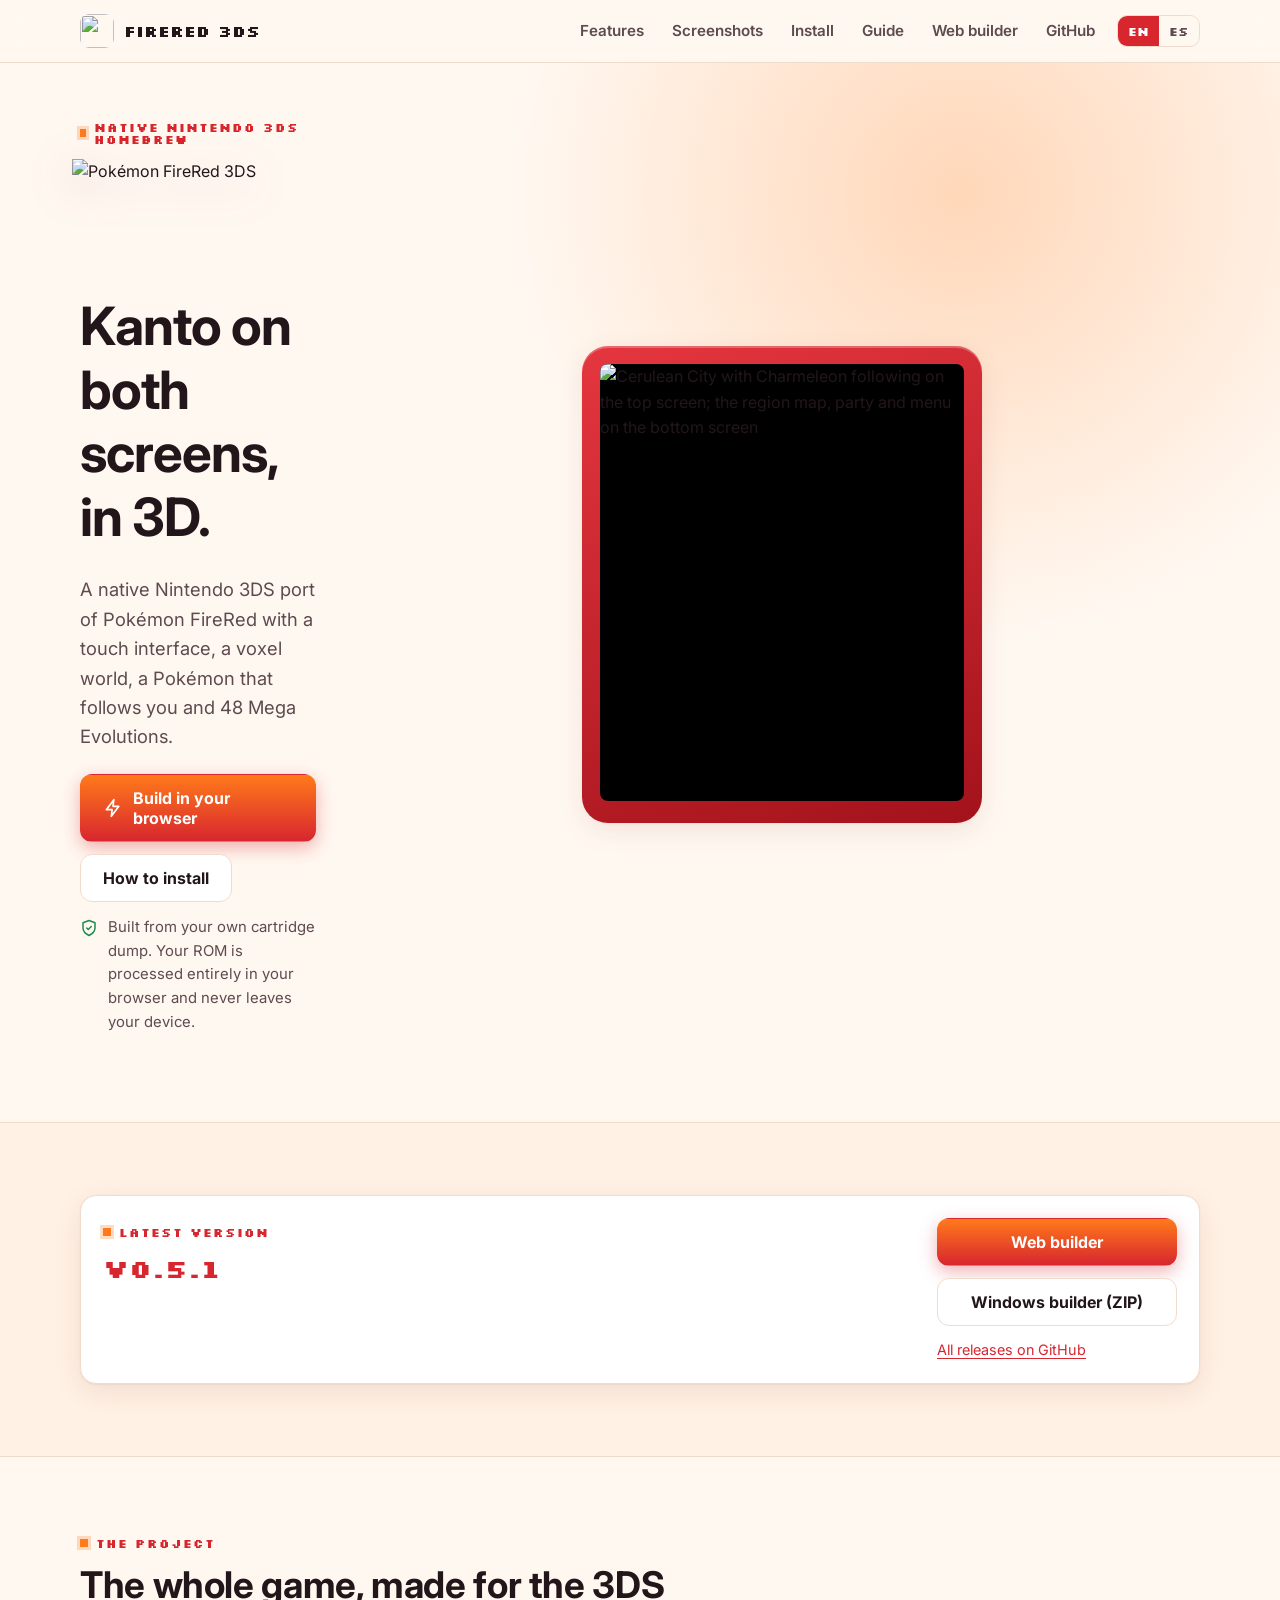
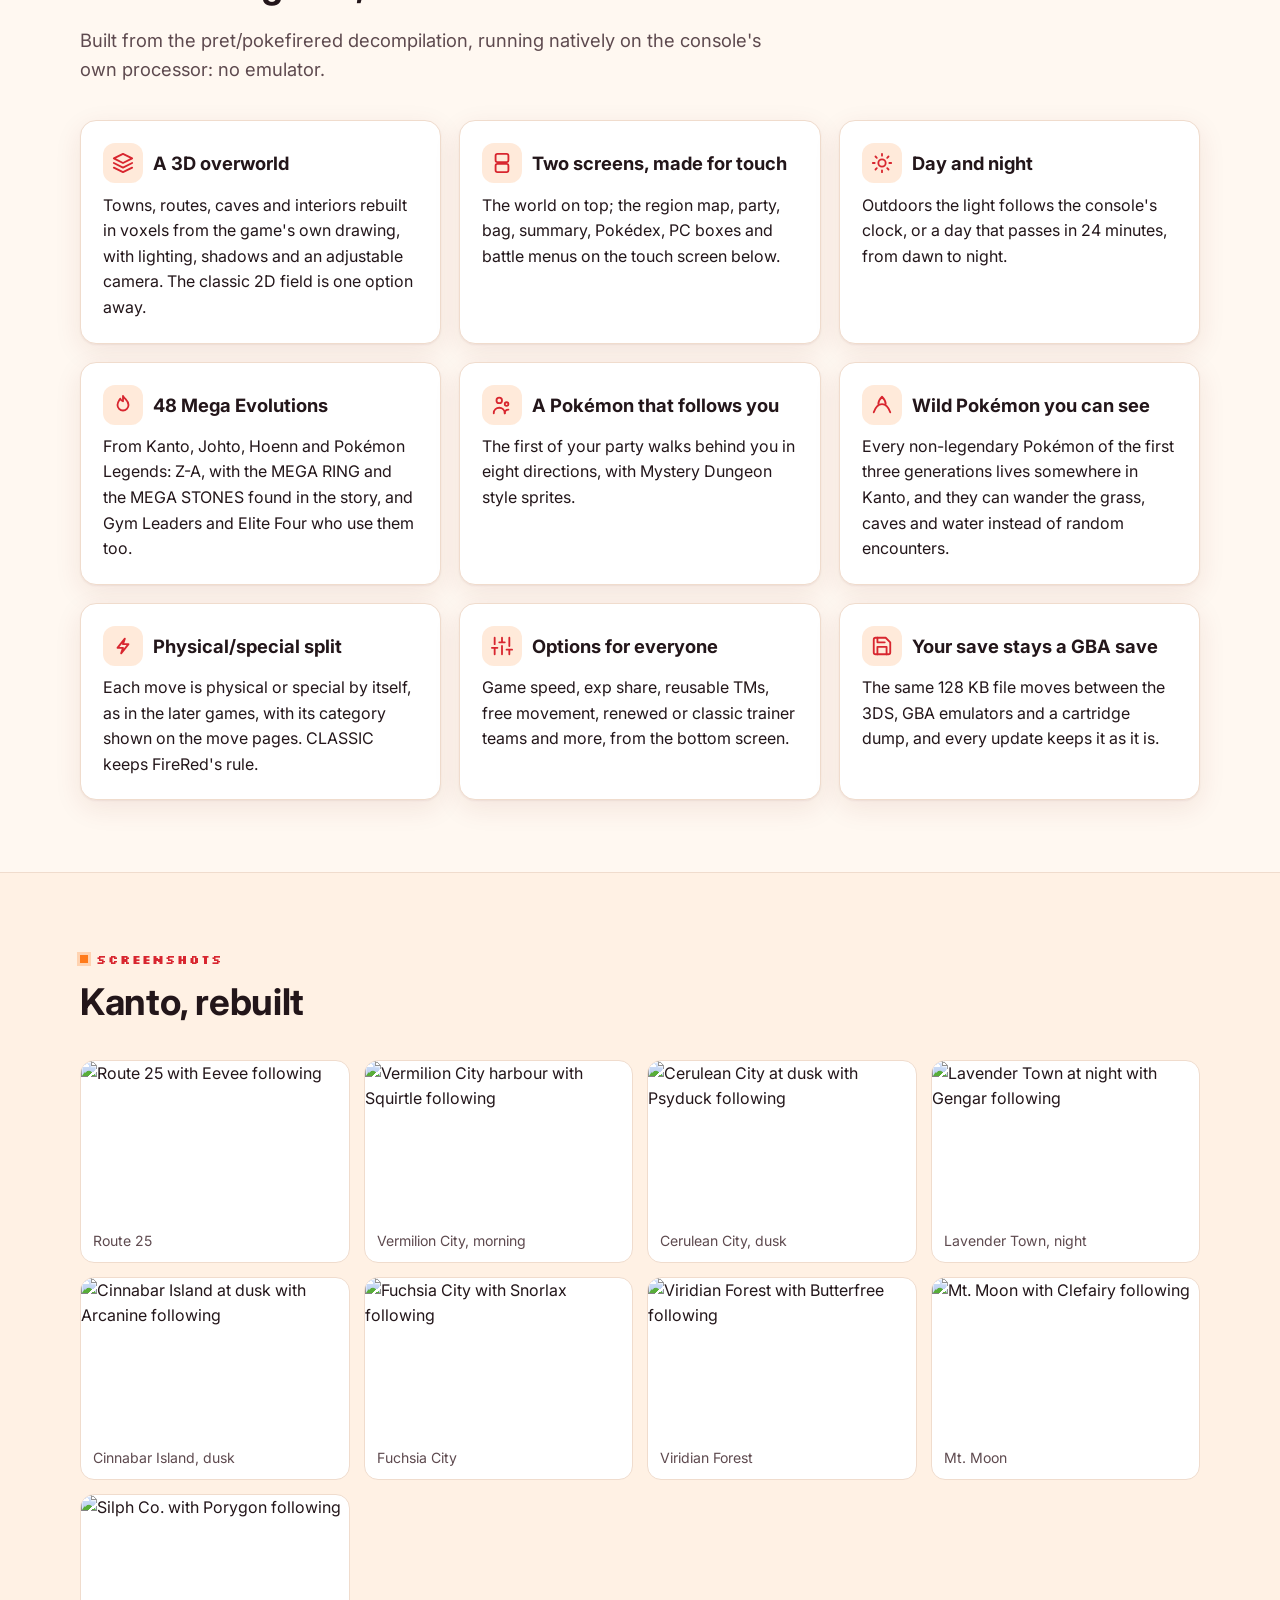
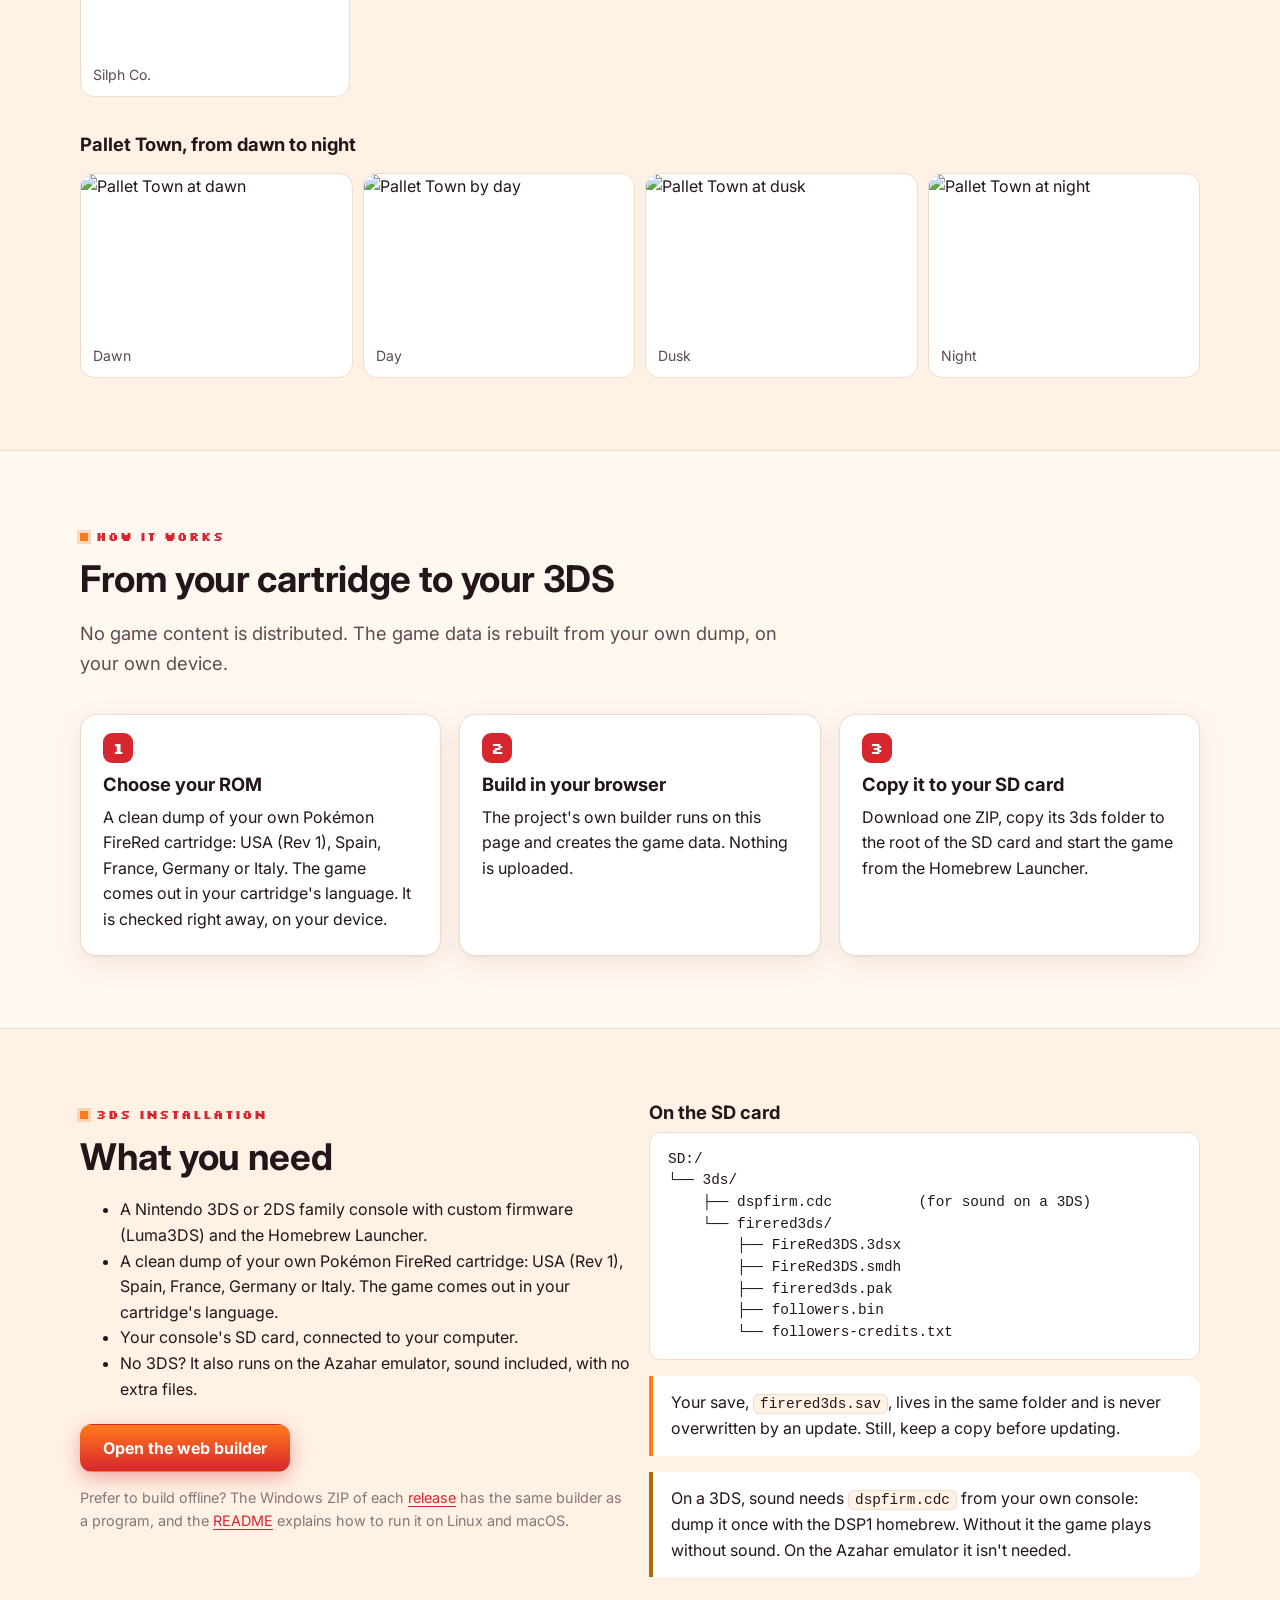
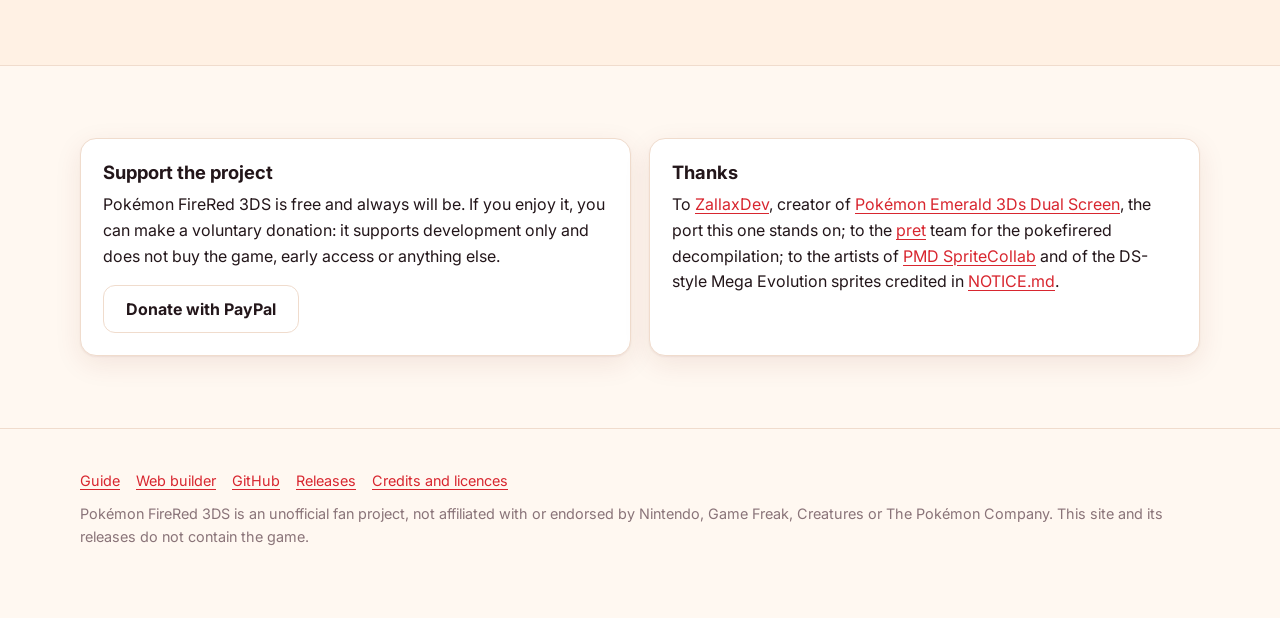
==== commit 7d280cbe: "Build the game in Spanish, French, German and Italian Each language is its own build, made from the " ====
--- a/site/index.html
+++ b/site/index.html
@@ -166,7 +166,7 @@
       <p class="lead" data-i18n="how.lead">No game content is distributed. The game data is rebuilt from your own dump, on your own device.</p>
     </div>
     <div class="steps">
-      <div class="card step"><h3 data-i18n="how.s1t">Choose your ROM</h3><p data-i18n="how.s1d">A clean dump of your own Pokémon FireRed (USA, Rev 1) cartridge. It is checked right away, on your device.</p></div>
+      <div class="card step"><h3 data-i18n="how.s1t">Choose your ROM</h3><p data-i18n="how.s1d">A clean dump of your own Pokémon FireRed cartridge: USA (Rev 1), Spain, France, Germany or Italy. The game comes out in your cartridge's language. It is checked right away, on your device.</p></div>
       <div class="card step"><h3 data-i18n="how.s2t">Build in your browser</h3><p data-i18n="how.s2d">The project's own builder runs on this page and creates the game data. Nothing is uploaded.</p></div>
       <div class="card step"><h3 data-i18n="how.s3t">Copy it to your SD card</h3><p data-i18n="how.s3d">Download one ZIP, copy its 3ds folder to the root of the SD card and start the game from the Homebrew Launcher.</p></div>
     </div>
@@ -180,7 +180,7 @@
       <h2 data-i18n="ins.title">What you need</h2>
       <ul>
         <li data-i18n="ins.r1">A Nintendo 3DS or 2DS family console with custom firmware (Luma3DS) and the Homebrew Launcher.</li>
-        <li data-i18n-html="ins.r2">A clean dump of your own Pokémon FireRed (USA, Rev 1) cartridge, SHA-1 <code>dd5945db9b930750cb39d00c84da8571feebf417</code>.</li>
+        <li data-i18n-html="ins.r2">A clean dump of your own Pokémon FireRed cartridge: USA (Rev 1), Spain, France, Germany or Italy. The game comes out in your cartridge's language.</li>
         <li data-i18n="ins.r3">Your console's SD card, connected to your computer.</li>
         <li data-i18n="ins.r4">No 3DS? It also runs on the Azahar emulator, sound included, with no extra files.</li>
       </ul>
